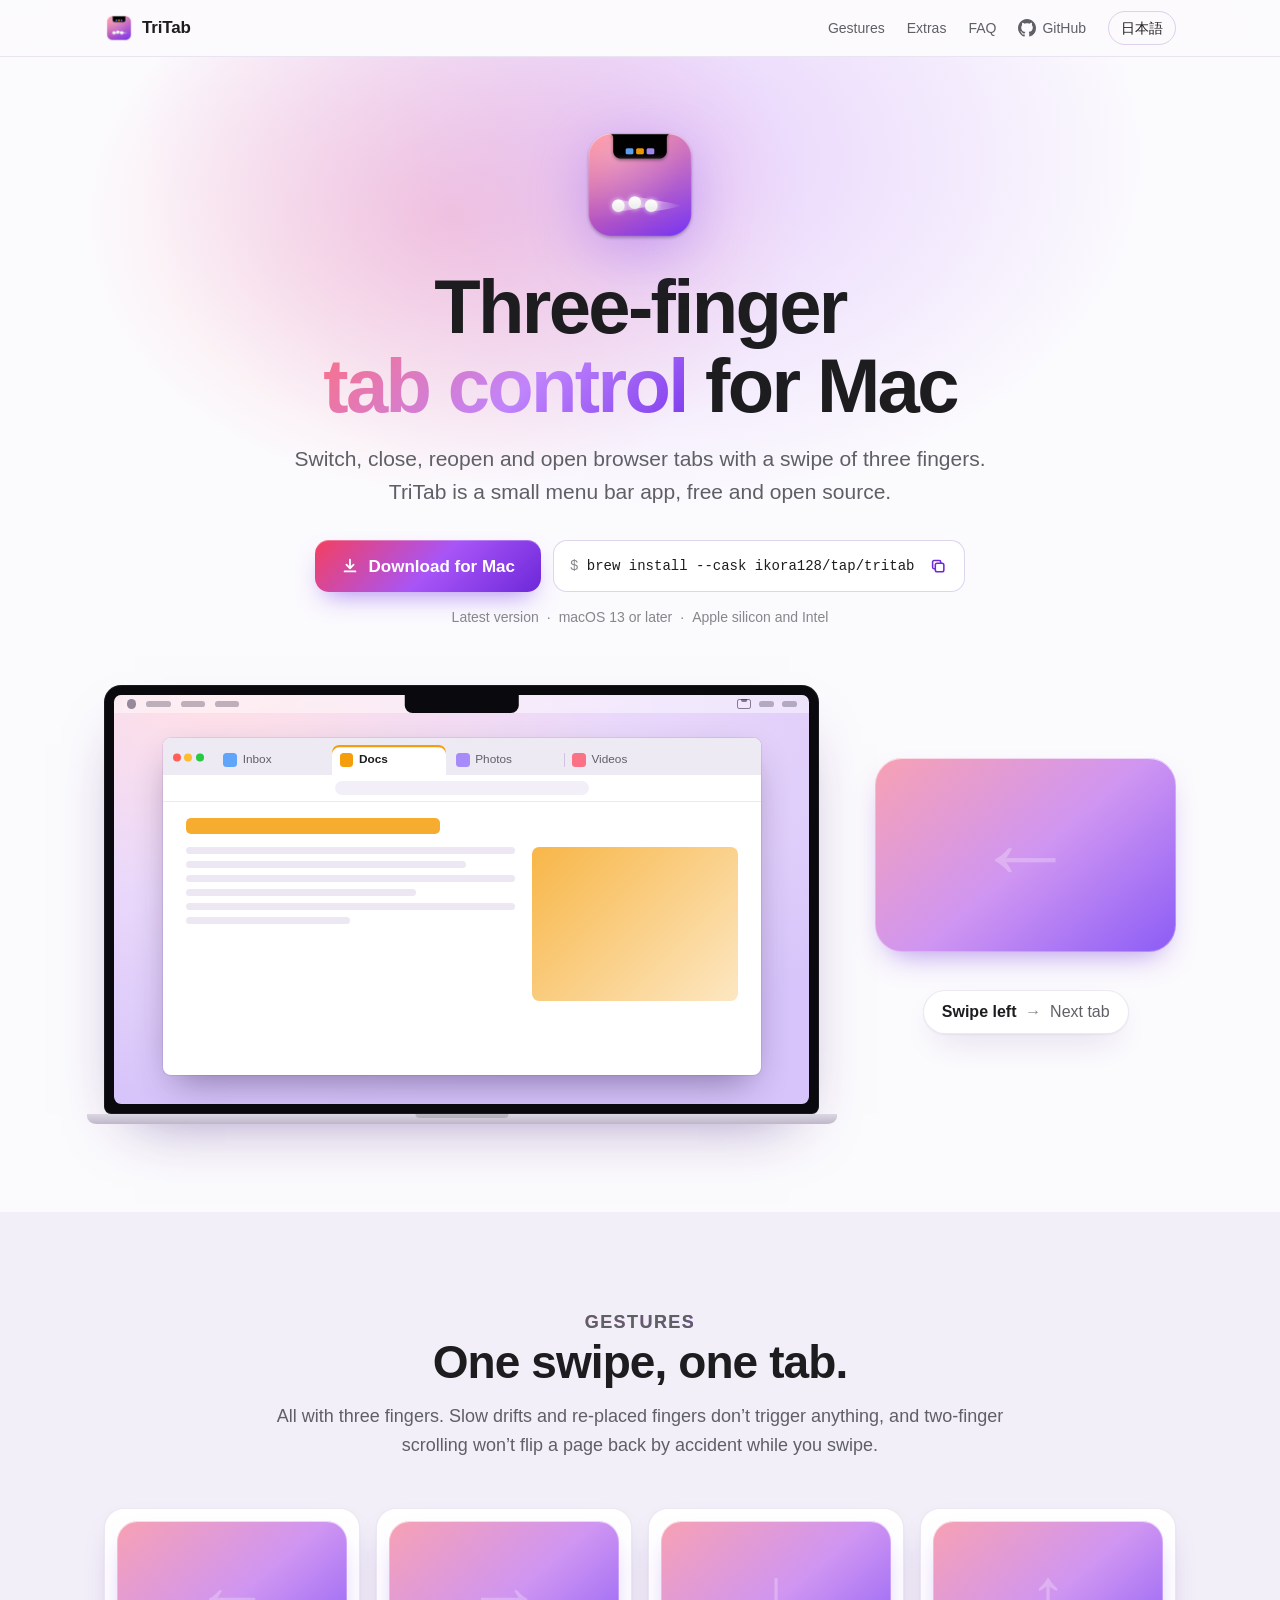
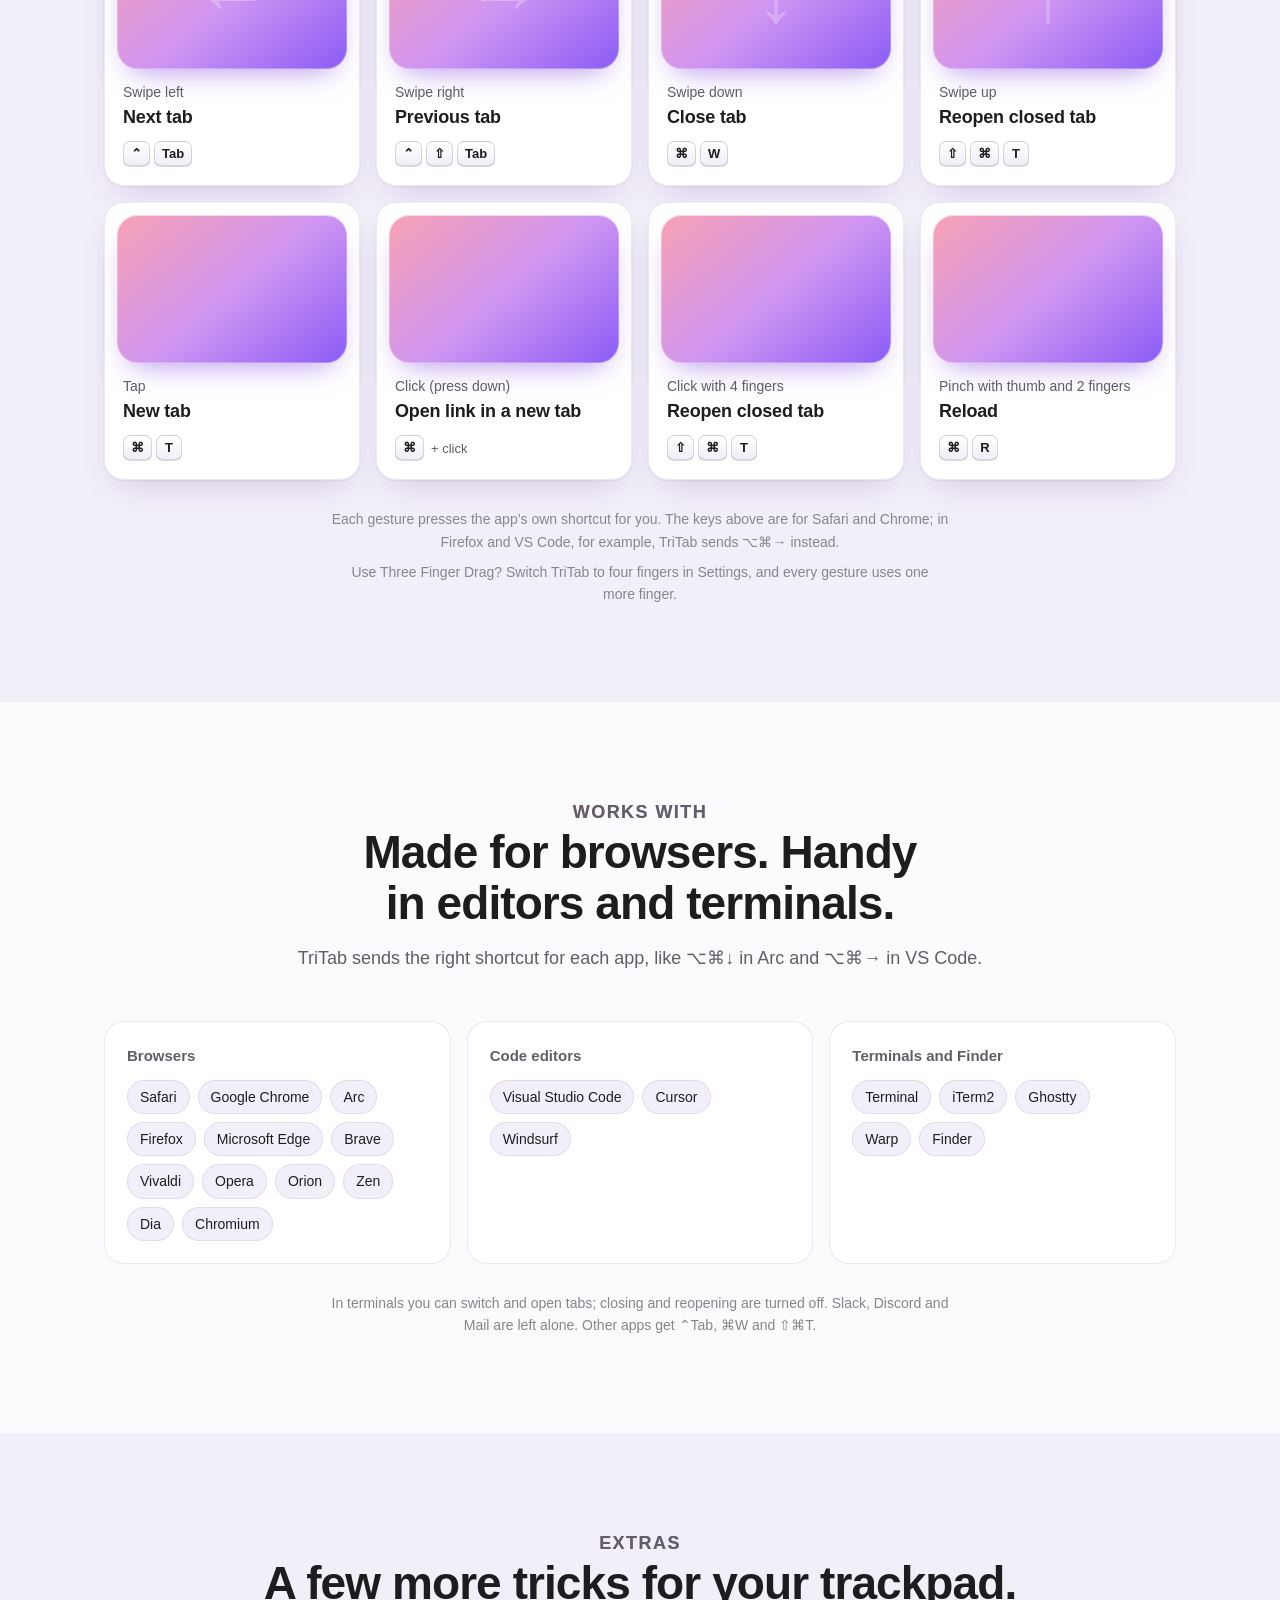
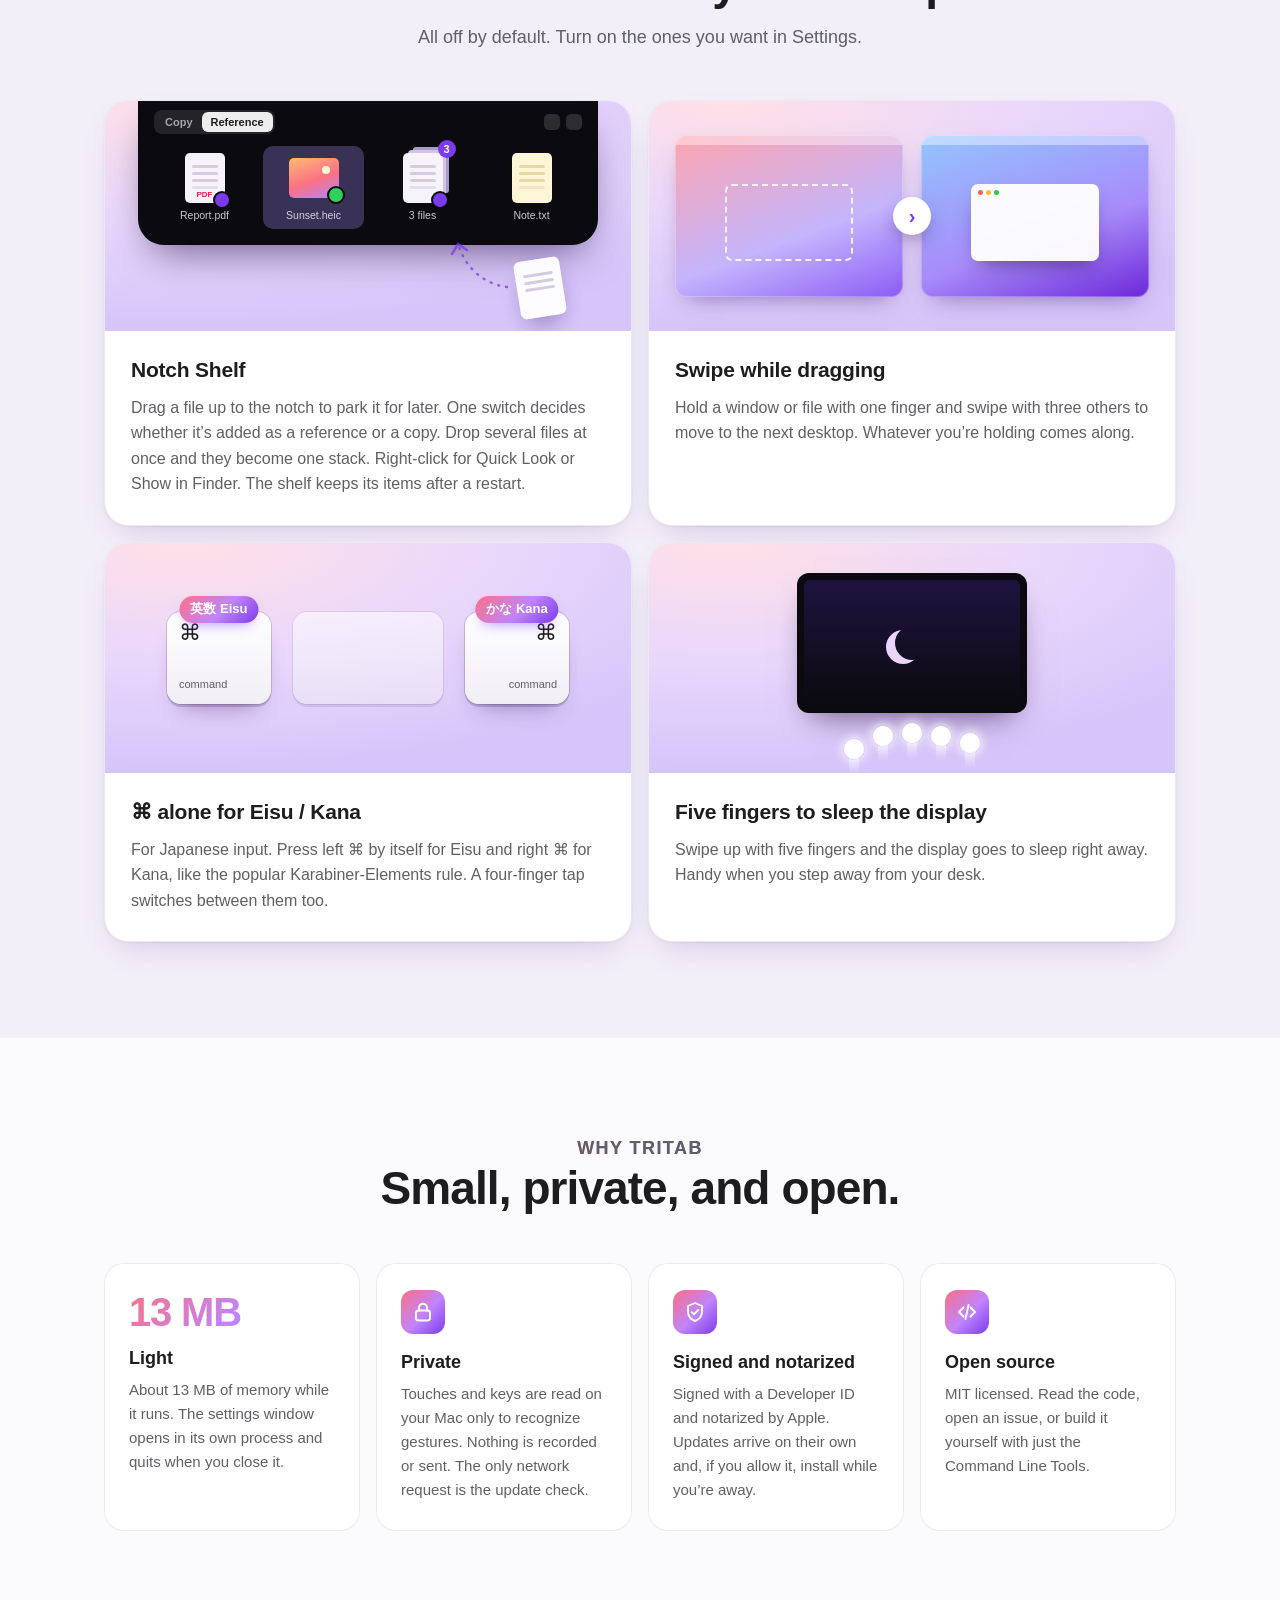
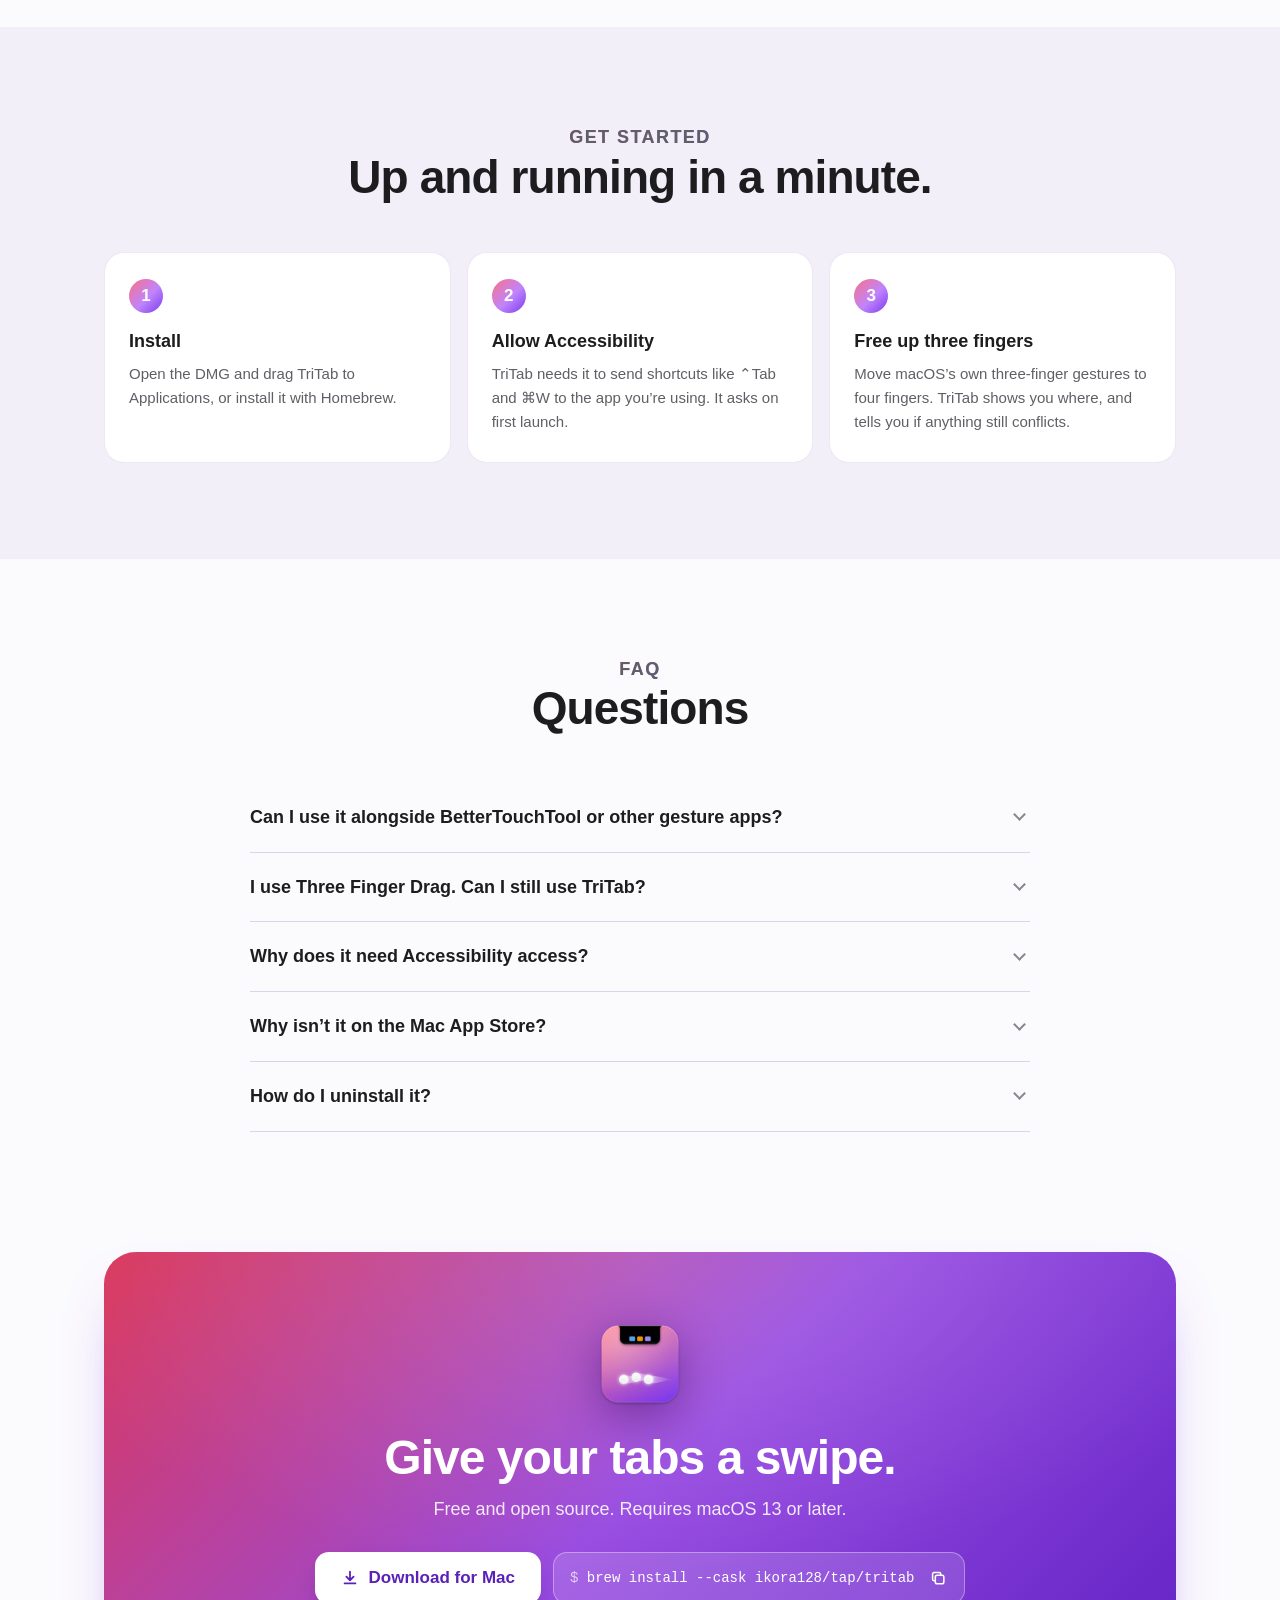
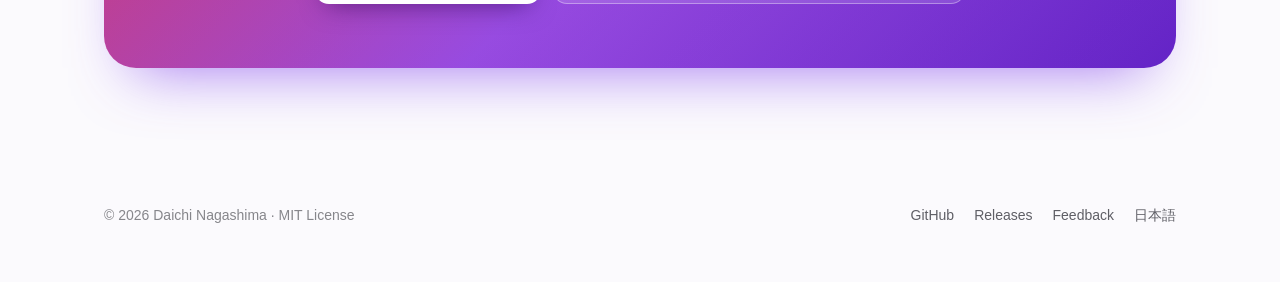
==== site/index.html @ d6fa1ce6 "紹介ページ（英語と日本語）を site/ に置く 3本指のジェスチャーでブラウザのタブが変わるデモ、ジェスチャーごとに押すショートカット、 ダウンロードと Homebrew の案内を載せる。HTML・" ====
<!doctype html>
<html lang="en">
<head>
<meta charset="utf-8">
<meta name="viewport" content="width=device-width, initial-scale=1">
<title>TriTab – Three-finger tab control for Mac</title>
<meta name="description" content="TriTab is a free, open-source menu bar app for Mac. Switch, close, reopen and open browser tabs with three-finger trackpad gestures. About 13 MB, signed and notarized.">
<meta name="theme-color" content="#FBFAFD" media="(prefers-color-scheme: light)">
<meta name="theme-color" content="#0C0A11" media="(prefers-color-scheme: dark)">
<link rel="alternate" hreflang="en" href="./">
<link rel="alternate" hreflang="ja" href="ja/">
<link rel="icon" type="image/png" sizes="64x64" href="assets/icon-64.png">
<link rel="apple-touch-icon" href="assets/apple-touch-icon.png">
<meta property="og:type" content="website">
<meta property="og:site_name" content="TriTab">
<meta property="og:title" content="TriTab – Three-finger tab control for Mac">
<meta property="og:description" content="Switch, close, reopen and open browser tabs with three-finger trackpad gestures. Free and open source.">
<meta property="og:image" content="assets/og.png">
<meta property="og:locale" content="en_US">
<meta property="og:locale:alternate" content="ja_JP">
<meta name="twitter:card" content="summary_large_image">
<link rel="stylesheet" href="assets/style.css">
<script>
  // 日本語を優先している人は、はじめて来たときだけ日本語のページへ（言語を選び直したら、その選択を優先する）
  (function () {
    try { if (localStorage.getItem("tritab-lang")) return; } catch (e) {}
    var l = (navigator.languages && navigator.languages[0]) || navigator.language || "";
    if (/^ja\b/i.test(l)) location.replace("ja/" + location.hash);
  })();
</script>
<script src="assets/main.js" defer></script>
</head>
<body>

<header class="top">
  <div class="wrap">
    <a class="brand" href="./"><img src="assets/icon-64.png" width="30" height="30" alt="">TriTab</a>
    <nav class="nav" aria-label="Main">
      <a class="opt" href="#gestures">Gestures</a>
      <a class="opt" href="#extras">Extras</a>
      <a class="opt" href="#faq">FAQ</a>
      <a class="gh" href="https://github.com/iKora128/tritab"><svg viewBox="0 0 16 16" aria-hidden="true"><path d="M8 0C3.58 0 0 3.58 0 8c0 3.54 2.29 6.53 5.47 7.59.4.07.55-.17.55-.38 0-.19-.01-.82-.01-1.49-2.01.37-2.53-.49-2.69-.94-.09-.23-.48-.94-.82-1.13-.28-.15-.68-.52-.01-.53.63-.01 1.08.58 1.23.82.72 1.21 1.87.87 2.33.66.07-.52.28-.87.51-1.07-1.78-.2-3.64-.89-3.64-3.95 0-.87.31-1.59.82-2.15-.08-.2-.36-1.02.08-2.12 0 0 .67-.21 2.2.82.64-.18 1.32-.27 2-.27.68 0 1.36.09 2 .27 1.53-1.04 2.2-.82 2.2-.82.44 1.1.16 1.92.08 2.12.51.56.82 1.27.82 2.15 0 3.07-1.87 3.75-3.65 3.95.29.25.54.73.54 1.48 0 1.07-.01 1.93-.01 2.2 0 .21.15.46.55.38A8.01 8.01 0 0 0 16 8c0-4.42-3.58-8-8-8Z"/></svg><span class="opt">GitHub</span></a>
      <a class="lang" href="ja/" lang="ja" hreflang="ja" data-set-lang="ja">日本語</a>
    </nav>
  </div>
</header>

<main>

<section class="hero">
  <div class="wrap">
    <img class="hero-icon" src="assets/icon-256.png" width="128" height="128" alt="TriTab app icon">
    <h1>Three-finger <span class="grad nw">tab control</span> for Mac</h1>
    <p class="lead">Switch, close, reopen and open browser tabs with a swipe of three fingers. TriTab is a small menu bar app, free and open source.</p>
    <div class="cta">
      <a class="btn btn-main" data-download href="https://github.com/iKora128/tritab/releases/latest">
        <svg viewBox="0 0 20 20" aria-hidden="true"><path d="M10 3v9.5m0 0-4-4m4 4 4-4M4 16h12" fill="none" stroke="currentColor" stroke-width="2" stroke-linecap="round" stroke-linejoin="round"/></svg>
        Download for Mac
      </a>
      <button class="cmd" type="button" data-copy="brew install --cask ikora128/tap/tritab" aria-label="Copy the Homebrew command">
        <code>brew install --cask ikora128/tap/tritab</code>
        <span class="copy" aria-hidden="true">
          <svg class="cp" viewBox="0 0 20 20"><rect x="7" y="7" width="9.5" height="9.5" rx="2" fill="none" stroke="currentColor" stroke-width="1.7"/><path d="M13 7V5.5A1.5 1.5 0 0 0 11.5 4h-6A1.5 1.5 0 0 0 4 5.5v6A1.5 1.5 0 0 0 5.5 13H7" fill="none" stroke="currentColor" stroke-width="1.7"/></svg>
          <svg class="ok" viewBox="0 0 20 20"><path d="m5 10.5 3.2 3.2L15 7" fill="none" stroke="currentColor" stroke-width="2" stroke-linecap="round" stroke-linejoin="round"/></svg>
        </span>
      </button>
    </div>
    <p class="meta"><span data-version>Latest version</span><span>macOS&nbsp;13 or later</span><span>Apple silicon and Intel</span></p>

    <div class="demo" id="demo" aria-hidden="true">
      <div class="laptop">
      <div class="screen">
        <div class="display">
          <div class="menubar"><i></i><i></i><i></i><i></i><span class="right"><span class="tri"></span><i></i><i></i></span></div>
          <div class="notch"></div>
          <div class="win" style="--c:#60A5FA">
            <div class="bar">
              <span class="lights"><i></i><i></i><i></i></span>
              <div class="tabs" data-new-title="New Tab">
                <div class="tab on" style="--c:#60A5FA" data-layout="list"><i class="fav"></i><span>Inbox</span></div>
                <div class="tab" style="--c:#F59E0B" data-layout="doc"><i class="fav"></i><span>Docs</span></div>
                <div class="tab" style="--c:#A78BFA" data-layout="photos"><i class="fav"></i><span>Photos</span></div>
                <div class="tab" style="--c:#FB7185" data-layout="video"><i class="fav"></i><span>Videos</span></div>
              </div>
            </div>
            <div class="addr"><i></i></div>
            <div class="page" data-layout="list">
              <div class="load"></div>
              <div class="view v-list">
                <div class="ttl"></div>
                <div class="row"><i class="av"></i><div><div class="sk w50"></div><div class="sk w85"></div></div></div>
                <div class="row"><i class="av"></i><div><div class="sk w70"></div><div class="sk w85"></div></div></div>
                <div class="row"><i class="av"></i><div><div class="sk w50"></div><div class="sk w70"></div></div></div>
                <div class="row"><i class="av"></i><div><div class="sk w70"></div><div class="sk w85"></div></div></div>
              </div>
              <div class="view v-doc">
                <div class="ttl"></div>
                <div class="cols">
                  <div><div class="sk"></div><div class="sk w85"></div><div class="sk"></div><div class="sk w70"></div><div class="sk"></div><div class="sk w50"></div></div>
                  <div class="pic"></div>
                </div>
              </div>
              <div class="view v-photos">
                <div class="ttl"></div>
                <div class="grid"><i></i><i></i><i></i><i></i><i></i><i></i><i></i><i></i><i></i><i></i></div>
              </div>
              <div class="view v-video">
                <div class="player"><b></b></div>
                <div class="sk w70"></div><div class="sk w50"></div>
              </div>
              <div class="view v-new">
                <div class="search"></div>
                <div class="favs"><i style="--c:#60A5FA"></i><i style="--c:#F59E0B"></i><i style="--c:#A78BFA"></i><i style="--c:#FB7185"></i><i style="--c:#30D158"></i><i style="--c:#C084FC"></i></div>
              </div>
            </div>
          </div>
          <div class="hud"><span class="hud-keys"></span><span class="hud-what"></span></div>
        </div>
      </div>
        <div class="base"></div>
      </div>
      <div class="below">
        <div class="pad big" data-g="left">
          <div class="fingers"><span class="f f1"><i class="t"></i></span><span class="f f2"><i class="t"></i></span><span class="f f3"><i class="t"></i></span><span class="f f4"><i class="t"></i></span></div>
        </div>
        <p class="caption"><b>Swipe left</b><span class="arr">→</span><span>Next tab</span></p>
      </div>
    </div>
  </div>
</section>

<section id="gestures" class="alt">
  <div class="wrap">
    <div class="sec-head">
      <p class="eyebrow">Gestures</p>
      <h2>One swipe, one tab.</h2>
      <p>All with three fingers. Slow drifts and re-placed fingers don’t trigger anything, and two-finger scrolling won’t flip a page back by accident while you swipe.</p>
    </div>
    <div class="gestures">
      <div class="g"><div class="pad" data-g="left"><div class="fingers"><span class="f f1"><i class="t"></i></span><span class="f f2"><i class="t"></i></span><span class="f f3"><i class="t"></i></span></div></div><p class="how">Swipe left</p><h3>Next tab</h3><p class="sc"><kbd>⌃</kbd><kbd>Tab</kbd></p></div>
      <div class="g"><div class="pad" data-g="right"><div class="fingers"><span class="f f1"><i class="t"></i></span><span class="f f2"><i class="t"></i></span><span class="f f3"><i class="t"></i></span></div></div><p class="how">Swipe right</p><h3>Previous tab</h3><p class="sc"><kbd>⌃</kbd><kbd>⇧</kbd><kbd>Tab</kbd></p></div>
      <div class="g"><div class="pad" data-g="down"><div class="fingers"><span class="f f1"><i class="t"></i></span><span class="f f2"><i class="t"></i></span><span class="f f3"><i class="t"></i></span></div></div><p class="how">Swipe down</p><h3>Close tab</h3><p class="sc"><kbd>⌘</kbd><kbd>W</kbd></p></div>
      <div class="g"><div class="pad" data-g="up"><div class="fingers"><span class="f f1"><i class="t"></i></span><span class="f f2"><i class="t"></i></span><span class="f f3"><i class="t"></i></span></div></div><p class="how">Swipe up</p><h3>Reopen closed tab</h3><p class="sc"><kbd>⇧</kbd><kbd>⌘</kbd><kbd>T</kbd></p></div>
      <div class="g"><div class="pad" data-g="tap"><div class="fingers"><span class="f f1"><i class="t"></i></span><span class="f f2"><i class="t"></i></span><span class="f f3"><i class="t"></i></span></div></div><p class="how">Tap</p><h3>New tab</h3><p class="sc"><kbd>⌘</kbd><kbd>T</kbd></p></div>
      <div class="g"><div class="pad" data-g="click"><div class="fingers"><span class="f f1"><i class="t"></i></span><span class="f f2"><i class="t"></i></span><span class="f f3"><i class="t"></i></span></div></div><p class="how">Click (press down)</p><h3>Open link in a new tab</h3><p class="sc"><kbd>⌘</kbd><span>+ click</span></p></div>
      <div class="g"><div class="pad" data-g="click4"><div class="fingers"><span class="f f1"><i class="t"></i></span><span class="f f2"><i class="t"></i></span><span class="f f3"><i class="t"></i></span><span class="f f4"><i class="t"></i></span></div></div><p class="how">Click with 4 fingers</p><h3>Reopen closed tab</h3><p class="sc"><kbd>⇧</kbd><kbd>⌘</kbd><kbd>T</kbd></p></div>
      <div class="g"><div class="pad" data-g="pinch"><div class="fingers"><span class="f f1"><i class="t"></i></span><span class="f f2"><i class="t"></i></span><span class="f f3"><i class="t"></i></span></div></div><p class="how">Pinch with thumb and 2 fingers</p><h3>Reload</h3><p class="sc"><kbd>⌘</kbd><kbd>R</kbd></p></div>
    </div>
    <p class="fine">Each gesture presses the app’s own shortcut for you. The keys above are for Safari and Chrome; in Firefox and VS Code, for example, TriTab sends ⌥⌘→ instead.</p>
    <p class="fine">Use Three Finger Drag? Switch TriTab to four fingers in Settings, and every gesture uses one more finger.</p>
  </div>
</section>

<section id="apps">
  <div class="wrap">
    <div class="sec-head">
      <p class="eyebrow">Works with</p>
      <h2>Made for browsers. Handy in editors and terminals.</h2>
      <p>TriTab sends the right shortcut for each app, like ⌥⌘↓ in Arc and ⌥⌘→ in VS Code.</p>
    </div>
    <div class="apps">
      <div class="app-group">
        <h3>Browsers</h3>
        <ul class="chips"><li>Safari</li><li>Google Chrome</li><li>Arc</li><li>Firefox</li><li>Microsoft Edge</li><li>Brave</li><li>Vivaldi</li><li>Opera</li><li>Orion</li><li>Zen</li><li>Dia</li><li>Chromium</li></ul>
      </div>
      <div class="app-group">
        <h3>Code editors</h3>
        <ul class="chips"><li>Visual Studio Code</li><li>Cursor</li><li>Windsurf</li></ul>
      </div>
      <div class="app-group">
        <h3>Terminals and Finder</h3>
        <ul class="chips"><li>Terminal</li><li>iTerm2</li><li>Ghostty</li><li>Warp</li><li>Finder</li></ul>
      </div>
    </div>
    <p class="fine">In terminals you can switch and open tabs; closing and reopening are turned off. Slack, Discord and Mail are left alone. Other apps get ⌃Tab, ⌘W and ⇧⌘T.</p>
  </div>
</section>

<section id="extras" class="alt">
  <div class="wrap">
    <div class="sec-head">
      <p class="eyebrow">Extras</p>
      <h2>A few more tricks for your trackpad.</h2>
      <p>All off by default. Turn on the ones you want in Settings.</p>
    </div>
    <div class="extras">
      <article class="x">
        <div class="ill" aria-hidden="true">
          <div class="shelf">
            <div class="shelf-top"><span class="seg"><b>Copy</b><b class="on">Reference</b></span><span class="shelf-btns"><i></i><i></i></span></div>
            <div class="shelf-items">
              <div class="it"><div class="th doc"><i class="badge"></i></div><span>Report.pdf</span></div>
              <div class="it sel"><div class="th img"><i class="badge copy"></i></div><span>Sunset.heic</span></div>
              <div class="it"><div class="th stack"><em>3</em><i class="badge"></i></div><span>3 files</span></div>
              <div class="it"><div class="th note"></div><span>Note.txt</span></div>
            </div>
          </div>
          <svg class="drag-arrow" viewBox="0 0 64 56" fill="none"><path d="M60 52C44 50 22 40 12 12" stroke="currentColor" stroke-width="2.5" stroke-linecap="round" stroke-dasharray="1 7"/><path d="M5 19 11 9l9 6" stroke="currentColor" stroke-width="2.5" stroke-linecap="round" stroke-linejoin="round"/></svg>
          <div class="drag"></div>
        </div>
        <div class="body">
          <h3>Notch Shelf</h3>
          <p>Drag a file up to the notch to park it for later. One switch decides whether it’s added as a reference or a copy. Drop several files at once and they become one stack. Right-click for Quick Look or Show in Finder. The shelf keeps its items after a restart.</p>
        </div>
      </article>
      <article class="x">
        <div class="ill" aria-hidden="true">
          <div class="desks">
            <div class="desk d1"><div class="mini-win ghost"></div></div>
            <div class="desk d2"><div class="mini-win"></div></div>
          </div>
          <span class="hop">›</span>
        </div>
        <div class="body">
          <h3>Swipe while dragging</h3>
          <p>Hold a window or file with one finger and swipe with three others to move to the next desktop. Whatever you’re holding comes along.</p>
        </div>
      </article>
      <article class="x">
        <div class="ill" aria-hidden="true">
          <div class="keys">
            <div class="key"><div class="sym">⌘</div><div class="nm">command</div><em>英数 Eisu</em></div>
            <div class="spacebar"></div>
            <div class="key r"><div class="sym">⌘</div><div class="nm">command</div><em>かな Kana</em></div>
          </div>
        </div>
        <div class="body">
          <h3>⌘ alone for Eisu / Kana</h3>
          <p>For Japanese input. Press left ⌘ by itself for Eisu and right ⌘ for Kana, like the popular Karabiner-Elements rule. A four-finger tap switches between them too.</p>
        </div>
      </article>
      <article class="x">
        <div class="ill" aria-hidden="true">
          <div class="mon"><div class="mon-screen"><span class="moon"></span></div></div>
          <div class="five"><i></i><i></i><i></i><i></i><i></i></div>
        </div>
        <div class="body">
          <h3>Five fingers to sleep the display</h3>
          <p>Swipe up with five fingers and the display goes to sleep right away. Handy when you step away from your desk.</p>
        </div>
      </article>
    </div>
  </div>
</section>

<section id="why">
  <div class="wrap">
    <div class="sec-head">
      <p class="eyebrow">Why TriTab</p>
      <h2>Small, private, and open.</h2>
    </div>
    <div class="values">
      <div class="v">
        <div class="big grad">13&nbsp;MB</div>
        <h3>Light</h3>
        <p>About 13&nbsp;MB of memory while it runs. The settings window opens in its own process and quits when you close it.</p>
      </div>
      <div class="v">
        <div class="ico"><svg viewBox="0 0 24 24" fill="none" stroke="currentColor" stroke-width="1.9" stroke-linecap="round" stroke-linejoin="round" aria-hidden="true"><rect x="5" y="10.5" width="14" height="10" rx="2.5"/><path d="M8 10.5V7.8a4 4 0 0 1 8 0v2.7"/></svg></div>
        <h3>Private</h3>
        <p>Touches and keys are read on your Mac only to recognize gestures. Nothing is recorded or sent. The only network request is the update check.</p>
      </div>
      <div class="v">
        <div class="ico"><svg viewBox="0 0 24 24" fill="none" stroke="currentColor" stroke-width="1.9" stroke-linecap="round" stroke-linejoin="round" aria-hidden="true"><path d="M12 3 19 6v5.5c0 4.3-2.9 7.9-7 9.5-4.1-1.6-7-5.2-7-9.5V6l7-3Z"/><path d="m8.8 12.2 2.2 2.2 4.3-4.5"/></svg></div>
        <h3>Signed and notarized</h3>
        <p>Signed with a Developer ID and notarized by Apple. Updates arrive on their own and, if you allow it, install while you’re away.</p>
      </div>
      <div class="v">
        <div class="ico"><svg viewBox="0 0 24 24" fill="none" stroke="currentColor" stroke-width="1.9" stroke-linecap="round" stroke-linejoin="round" aria-hidden="true"><path d="M8.5 7.5 4 12l4.5 4.5M15.5 7.5 20 12l-4.5 4.5M13.5 5l-3 14"/></svg></div>
        <h3>Open source</h3>
        <p>MIT licensed. Read the code, open an issue, or build it yourself with just the Command Line Tools.</p>
      </div>
    </div>
  </div>
</section>

<section id="start" class="alt">
  <div class="wrap">
    <div class="sec-head">
      <p class="eyebrow">Get started</p>
      <h2>Up and running in a minute.</h2>
    </div>
    <ol class="steps">
      <li><span class="n">1</span><h3>Install</h3><p>Open the DMG and drag TriTab to Applications, or install it with Homebrew.</p></li>
      <li><span class="n">2</span><h3>Allow Accessibility</h3><p>TriTab needs it to send shortcuts like ⌃Tab and ⌘W to the app you’re using. It asks on first launch.</p></li>
      <li><span class="n">3</span><h3>Free up three fingers</h3><p>Move macOS’s own three-finger gestures to four fingers. TriTab shows you where, and tells you if anything still conflicts.</p></li>
    </ol>
  </div>
</section>

<section id="faq">
  <div class="wrap">
    <div class="sec-head">
      <p class="eyebrow">FAQ</p>
      <h2>Questions</h2>
    </div>
    <div class="faq">
      <details>
        <summary>Can I use it alongside BetterTouchTool or other gesture apps?</summary>
        <p>Yes. If the same gesture is set up in both, though, both will act on it, so turn it off in one of them. TriTab tells you when macOS’s own trackpad gestures overlap with its own.</p>
      </details>
      <details>
        <summary>I use Three Finger Drag. Can I still use TriTab?</summary>
        <p>Yes. Switch TriTab to four fingers in Settings. Every gesture then uses one more finger.</p>
      </details>
      <details>
        <summary>Why does it need Accessibility access?</summary>
        <p>To send keyboard shortcuts such as ⌃Tab and ⌘W to the app in front, and to notice clicks and the ⌘ key. What it reads never leaves your Mac.</p>
      </details>
      <details>
        <summary>Why isn’t it on the Mac App Store?</summary>
        <p>TriTab reads the trackpad through a private macOS framework, which the App Store doesn’t allow. The download is signed with a Developer ID and notarized by Apple.</p>
      </details>
      <details>
        <summary>How do I uninstall it?</summary>
        <p>Quit TriTab from its menu bar icon and move it to the Trash. If you installed it with Homebrew, run <code>brew uninstall --cask tritab</code> (add <code>--zap</code> to remove its settings too).</p>
      </details>
    </div>
  </div>
</section>

<section class="final">
  <div class="wrap">
    <div class="final-card">
      <img src="assets/icon-256.png" width="96" height="96" alt="">
      <h2>Give your tabs a swipe.</h2>
      <p>Free and open source. Requires macOS&nbsp;13 or later.</p>
      <div class="cta">
        <a class="btn btn-light" data-download href="https://github.com/iKora128/tritab/releases/latest">
          <svg viewBox="0 0 20 20" aria-hidden="true"><path d="M10 3v9.5m0 0-4-4m4 4 4-4M4 16h12" fill="none" stroke="currentColor" stroke-width="2" stroke-linecap="round" stroke-linejoin="round"/></svg>
          Download for Mac
        </a>
        <button class="cmd" type="button" data-copy="brew install --cask ikora128/tap/tritab" aria-label="Copy the Homebrew command">
          <code>brew install --cask ikora128/tap/tritab</code>
          <span class="copy" aria-hidden="true">
            <svg class="cp" viewBox="0 0 20 20"><rect x="7" y="7" width="9.5" height="9.5" rx="2" fill="none" stroke="currentColor" stroke-width="1.7"/><path d="M13 7V5.5A1.5 1.5 0 0 0 11.5 4h-6A1.5 1.5 0 0 0 4 5.5v6A1.5 1.5 0 0 0 5.5 13H7" fill="none" stroke="currentColor" stroke-width="1.7"/></svg>
            <svg class="ok" viewBox="0 0 20 20"><path d="m5 10.5 3.2 3.2L15 7" fill="none" stroke="currentColor" stroke-width="2" stroke-linecap="round" stroke-linejoin="round"/></svg>
          </span>
        </button>
      </div>
    </div>
  </div>
</section>

</main>

<footer class="foot">
  <div class="wrap">
    <p>© 2026 Daichi Nagashima · MIT License</p>
    <nav aria-label="Footer">
      <a href="https://github.com/iKora128/tritab">GitHub</a>
      <a href="https://github.com/iKora128/tritab/releases">Releases</a>
      <a href="https://github.com/iKora128/tritab/issues">Feedback</a>
      <a href="ja/" lang="ja" hreflang="ja" data-set-lang="ja">日本語</a>
    </nav>
  </div>
</footer>

</body>
</html>
---- site/assets/style.css ----
/* TriTab の紹介ページ（英語 / 日本語で共通） */

:root {
  color-scheme: light dark;
  --bg: #FBFAFD;
  --bg-soft: #F3EFF9;
  --card: #FFFFFF;
  --text: #1D1D1F;
  --sub: #5F5F66;
  --faint: #86868B;
  --line: rgba(76, 29, 149, .10);
  --line-strong: rgba(76, 29, 149, .18);
  --accent: #6D28D9;
  --sunset: linear-gradient(135deg, #FB7185 0%, #C084FC 55%, #7C3AED 100%);
  /* 白い文字を載せる面は、少し濃い夕焼けにする（文字が読めるように） */
  --sunset-deep: linear-gradient(135deg, #F43F5E 0%, #A855F7 52%, #6D28D9 100%);
  --pad-surface: linear-gradient(140deg, #F7A1B3 0%, #CF95F2 52%, #8B5CF6 100%);
  --head-bg: rgba(251, 250, 253, .78);
  --shadow: 0 1px 2px rgba(30, 10, 60, .05), 0 14px 34px -14px rgba(60, 20, 120, .22);
  --radius: 20px;
  --win: #FFFFFF;
  --win-bar: #EEEAF4;
  --sk: #ECE7F3;
  --bezel: #0A090D;
  --base: linear-gradient(180deg, #DCD7E3 0%, #BEB7C9 100%);
  --menubar: rgba(255, 255, 255, .45);
  --menubar-ink: rgba(20, 10, 40, .55);
  --wall: radial-gradient(120% 100% at 15% 0%, #FFE0E6 0%, #EAD8FB 48%, #D6C4FA 100%);
  --key: linear-gradient(180deg, #FFFFFF, #F1EEF6);
  --key-edge: rgba(30, 10, 60, .16);
  --hud: rgba(28, 22, 38, .8);
  --hud-ring: rgba(255, 255, 255, .1);
}

@media (prefers-color-scheme: dark) {
  :root {
    --bg: #0C0A11;
    --bg-soft: #14101B;
    --card: #18131F;
    --text: #F4EEFF;
    --sub: #B3A7C9;
    --faint: #8C82A0;
    --line: rgba(255, 255, 255, .08);
    --line-strong: rgba(255, 255, 255, .16);
    --accent: #C4B5FD;
    --pad-surface: linear-gradient(140deg, #DB6E86 0%, #A96EDB 52%, #6D3FD6 100%);
    --head-bg: rgba(12, 10, 17, .72);
    --shadow: 0 0 0 1px rgba(255, 255, 255, .05), 0 18px 40px -16px rgba(0, 0, 0, .7);
    --win: #1B1624;
    --win-bar: #241E2F;
    --sk: #2B2438;
    --base: linear-gradient(180deg, #3A3444 0%, #27222F 100%);
    --menubar: rgba(0, 0, 0, .28);
    --menubar-ink: rgba(255, 255, 255, .6);
    --wall: radial-gradient(120% 100% at 15% 0%, #3B1E33 0%, #2A1A47 48%, #1A123A 100%);
    --key: linear-gradient(180deg, #2E2839, #221D2B);
    --key-edge: rgba(255, 255, 255, .12);
    --hud: rgba(62, 52, 80, .86);
    --hud-ring: rgba(255, 255, 255, .16);
  }
}

/* ---------- 土台 ---------- */

*, *::before, *::after { box-sizing: border-box; }

html { -webkit-text-size-adjust: 100%; scroll-padding-top: 72px; }

body {
  margin: 0;
  background: var(--bg);
  color: var(--text);
  font: 17px/1.6 -apple-system, BlinkMacSystemFont, "SF Pro Text", "Helvetica Neue", "Hiragino Sans", "Hiragino Kaku Gothic ProN", "Noto Sans JP", "Segoe UI", Roboto, sans-serif;
  -webkit-font-smoothing: antialiased;
  text-rendering: optimizeLegibility;
}

html:lang(ja) body { line-height: 1.8; }

h1, h2, h3 {
  font-family: -apple-system, BlinkMacSystemFont, "SF Pro Display", "Helvetica Neue", "Hiragino Sans", "Hiragino Kaku Gothic ProN", "Noto Sans JP", sans-serif;
  text-wrap: balance;
}
p { text-wrap: pretty; }

html:lang(ja) h1, html:lang(ja) h2, html:lang(ja) h3 { font-feature-settings: "palt"; }

/* 日本語の見出しとリードは、<wbr> を入れた文節の切れ目でだけ折り返す（入りきらない文節は途中で折る） */
html:lang(ja) .hero h1,
html:lang(ja) .lead,
html:lang(ja) .sec-head h2,
html:lang(ja) .final-card h2 { word-break: keep-all; overflow-wrap: anywhere; }

a { color: var(--accent); text-decoration: none; }
a:hover { text-decoration: underline; text-underline-offset: 3px; }

img, svg { display: block; }

code, kbd { font-family: ui-monospace, "SF Mono", SFMono-Regular, Menlo, Consolas, monospace; }

:focus-visible { outline: 3px solid #A78BFA; outline-offset: 2px; border-radius: 8px; }

.wrap { width: 100%; max-width: 1120px; margin: 0 auto; padding: 0 24px; }

.nw { white-space: nowrap; }

.sr {
  position: absolute; width: 1px; height: 1px; overflow: hidden;
  clip: rect(0 0 0 0); clip-path: inset(50%); white-space: nowrap;
}

.grad {
  background: var(--sunset);
  -webkit-background-clip: text;
  background-clip: text;
  color: transparent;
}

@media (max-width: 600px) {
  .wrap { padding: 0 16px; }
}

/* ---------- ヘッダー ---------- */

.top {
  position: sticky; top: 0; z-index: 20;
  background: var(--head-bg);
  -webkit-backdrop-filter: saturate(180%) blur(18px);
  backdrop-filter: saturate(180%) blur(18px);
  border-bottom: 1px solid var(--line);
}

.top .wrap { display: flex; align-items: center; gap: 24px; height: 56px; }

.brand {
  display: flex; align-items: center; gap: 8px;
  color: var(--text); font-weight: 700; font-size: 17px; letter-spacing: -.01em;
}
.brand:hover { text-decoration: none; }
.brand img { width: 30px; height: 30px; }

.nav { display: flex; align-items: center; gap: 22px; margin-left: auto; font-size: 14px; }
.nav a { color: var(--sub); }
.nav a:hover { color: var(--text); text-decoration: none; }
.nav .gh { display: inline-flex; align-items: center; gap: 6px; }
.nav .gh svg { width: 18px; height: 18px; fill: currentColor; }
.nav .lang {
  padding: 5px 12px; border: 1px solid var(--line-strong); border-radius: 999px; color: var(--text);
}

@media (max-width: 760px) {
  .top .wrap { gap: 12px; }
  .nav { gap: 14px; }
  .nav .opt { display: none; }
}

/* ---------- セクション共通 ---------- */

section { padding: 96px 0; }

.alt { background: var(--bg-soft); }

.eyebrow {
  display: inline-block; margin: 0 0 10px;
  font-size: 13px; font-weight: 700; letter-spacing: .08em; text-transform: uppercase;
  background: var(--sunset); -webkit-background-clip: text; background-clip: text; color: transparent;
}
html:lang(ja) .eyebrow { letter-spacing: .12em; }

.sec-head { max-width: 760px; margin: 0 auto 48px; text-align: center; }
.sec-head h2 {
  margin: 0 0 14px;
  font-size: clamp(30px, 4.4vw, 46px); line-height: 1.12; letter-spacing: -.02em; font-weight: 800;
}
html:lang(ja) .sec-head h2 { line-height: 1.35; letter-spacing: 0; }
.sec-head p { margin: 0; color: var(--sub); font-size: 18px; }

@media (max-width: 600px) {
  section { padding: 64px 0; }
  .sec-head { margin-bottom: 32px; }
  .sec-head p { font-size: 16px; }
}

/* ---------- ボタン ---------- */

.cta { display: flex; flex-wrap: wrap; align-items: center; justify-content: center; gap: 12px; }

.btn {
  display: inline-flex; align-items: center; justify-content: center; gap: 10px;
  height: 52px; padding: 0 26px; border-radius: 14px;
  font-size: 17px; font-weight: 650; white-space: nowrap;
}
.btn:hover { text-decoration: none; }
.btn svg { width: 18px; height: 18px; flex: none; }

.btn-main {
  color: #fff; background: var(--sunset-deep);
  box-shadow: 0 12px 26px -10px rgba(124, 58, 237, .6), inset 0 1px 0 rgba(255, 255, 255, .28);
  transition: transform .15s ease, filter .15s ease;
}
.btn-main:hover { filter: brightness(1.06) saturate(1.05); transform: translateY(-1px); }
.btn-main:active { transform: none; filter: brightness(.97); }

/* Homebrew のコマンド（押すとコピー） */
.cmd {
  display: inline-flex; align-items: center; gap: 4px; max-width: 100%; min-width: 0;
  height: 52px; padding: 0 6px 0 16px; border-radius: 14px;
  border: 1px solid var(--line-strong); background: var(--card); color: var(--text);
  font: inherit; cursor: pointer;
}
.cmd code { min-width: 0; font-size: 14px; white-space: nowrap; overflow: hidden; text-overflow: ellipsis; }
.cmd code::before { content: "$ "; color: var(--faint); }
.cmd .copy {
  display: inline-flex; align-items: center; justify-content: center; flex: none;
  width: 40px; height: 40px; border-radius: 10px; color: var(--accent);
}
.cmd:hover .copy { background: var(--bg-soft); }
.cmd .copy svg { width: 18px; height: 18px; }
.cmd .ok { display: none; }
.cmd.copied .ok { display: block; }
.cmd.copied .cp { display: none; }

/* 狭い画面では、コマンドを省略せずに 2 行で見せる */
@media (max-width: 520px) {
  .cmd { height: auto; min-height: 52px; padding: 8px 6px 8px 14px; text-align: left; }
  .cmd code { font-size: 13px; line-height: 1.5; white-space: normal; overflow: visible; }
  .cmd code::before { content: none; }
}

/* ---------- ヒーロー ---------- */

.hero { position: relative; isolation: isolate; overflow: hidden; padding: 64px 0 88px; text-align: center; }
.hero::before {
  content: ""; position: absolute; z-index: -1; left: 50%; top: -280px;
  width: 1200px; height: 760px; transform: translateX(-50%); pointer-events: none;
  background:
    radial-gradient(42% 46% at 50% 50%, rgba(192, 132, 252, .36) 0%, rgba(192, 132, 252, 0) 100%),
    radial-gradient(30% 36% at 34% 58%, rgba(251, 113, 133, .30) 0%, rgba(251, 113, 133, 0) 100%);
}

.hero-icon { width: 128px; height: 128px; margin: 0 auto; filter: drop-shadow(0 16px 28px rgba(124, 58, 237, .32)); }

.hero h1 {
  max-width: 12.5em; margin: 18px auto;
  font-size: clamp(40px, 7vw, 76px); line-height: 1.04; letter-spacing: -.035em; font-weight: 800;
}
html:lang(ja) .hero h1 { font-size: clamp(36px, 6.4vw, 68px); line-height: 1.2; letter-spacing: -.01em; }

.lead { max-width: 33em; margin: 0 auto; color: var(--sub); font-size: clamp(17px, 2.1vw, 21px); line-height: 1.55; }
html:lang(ja) .lead { line-height: 1.8; max-width: 30em; }

.hero .cta { margin: 32px 0 14px; }

.meta { display: flex; flex-wrap: wrap; justify-content: center; gap: 2px 14px; margin: 0; color: var(--faint); font-size: 14px; }
.meta span { white-space: nowrap; }

@media (min-width: 601px) {
  .meta { gap: 0; }
  .meta span + span::before { content: "·"; margin: 0 8px; }
}

@media (max-width: 600px) {
  .hero { padding: 40px 0 64px; }
  .hero-icon { width: 104px; height: 104px; }
}

/* ---------- デモ（画面とトラックパッド） ---------- */

/* 画面（左）と、その横に置いたトラックパッド（右）。狭い画面では縦に並べる */
.demo {
  display: grid; grid-template-columns: minmax(0, 1fr) minmax(0, .42fr); align-items: center; gap: 56px;
  max-width: 1072px; margin: 56px auto 0;
}
.laptop { container-type: inline-size; }

.screen {
  position: relative; padding: 1.4cqw;
  background: var(--bezel); border-radius: 2.4cqw 2.4cqw 1cqw 1cqw;
  box-shadow: inset 0 0 0 1px rgba(255, 255, 255, .07), 0 30px 60px -30px rgba(60, 20, 120, .55);
}

.display { position: relative; aspect-ratio: 16 / 9.4; overflow: hidden; border-radius: 1cqw; background: var(--wall); }

.display .notch {
  position: absolute; z-index: 3; top: 0; left: 50%;
  width: 16cqw; height: 2.5cqw; transform: translateX(-50%);
  background: var(--bezel); border-radius: 0 0 1.1cqw 1.1cqw;
}

.menubar {
  position: absolute; inset: 0 0 auto; z-index: 2;
  display: flex; align-items: center; gap: 1.4cqw; height: 2.5cqw; padding: 0 1.8cqw;
  background: var(--menubar); color: var(--menubar-ink);
  -webkit-backdrop-filter: blur(8px); backdrop-filter: blur(8px);
}
.menubar i { width: 3.4cqw; height: .8cqw; border-radius: .4cqw; background: currentColor; opacity: .5; }
.menubar i:first-child { width: 1.3cqw; height: 1.3cqw; border-radius: 50%; opacity: .8; }
.menubar .right { display: flex; align-items: center; gap: 1.2cqw; margin-left: auto; }
.menubar .right i { width: 2cqw; }
.menubar .tri { width: 1.9cqw; height: 1.3cqw; border: .16cqw solid currentColor; border-radius: .3cqw; opacity: .9; position: relative; }
.menubar .tri::after {
  content: ""; position: absolute; left: 50%; top: -.16cqw; width: .8cqw; height: .45cqw;
  transform: translateX(-50%); background: currentColor; border-radius: 0 0 .2cqw .2cqw;
}

/* ブラウザのウィンドウ */
.win {
  --c: #60A5FA;
  position: absolute; left: 7%; right: 7%; top: 10.5%; bottom: 7%;
  display: flex; flex-direction: column; overflow: hidden;
  background: var(--win); border-radius: 1.1cqw;
  box-shadow: 0 0 0 1px var(--line), 0 2.2cqw 5cqw -1.5cqw rgba(30, 10, 60, .45);
  transition: opacity .4s ease;
}
.win.fade { opacity: 0; }

.bar { display: flex; align-items: flex-end; padding: 1cqw 1.2cqw 0; background: var(--win-bar); }

.lights { display: flex; gap: .55cqw; align-self: center; margin: 0 1.6cqw 0 .2cqw; transform: translateY(-.35cqw); }
.lights i { width: 1.1cqw; height: 1.1cqw; border-radius: 50%; background: #FF5F57; }
.lights i:nth-child(2) { background: #FEBC2E; }
.lights i:nth-child(3) { background: #28C840; }

.tabs { display: flex; flex: 1; min-width: 0; gap: .25cqw; }

/* タブは画面の中で一番大事な部分なので、大きめにして、選ばれているタブを色の線で示す */
.tab {
  display: flex; align-items: center; gap: .8cqw; flex: 0 1 16cqw; min-width: 0;
  height: 4.2cqw; padding: 0 1.1cqw; overflow: hidden;
  border-radius: 1cqw 1cqw 0 0;
  color: var(--sub); font-size: 1.65cqw; line-height: 1; white-space: nowrap;
  transition:
    flex-basis .36s cubic-bezier(.2, .8, .2, 1),
    padding .36s cubic-bezier(.2, .8, .2, 1),
    opacity .25s ease, background-color .2s ease, color .2s ease;
}
/* 選ばれていないタブどうしの間に、薄い区切り線を引く */
.tab { position: relative; }
.tab + .tab::before {
  content: ""; position: absolute; left: 0; top: 28%; bottom: 28%; width: 1px; background: var(--line-strong);
}
.tab.on::before, .tab.on + .tab::before { opacity: 0; }
.tab .fav { flex: none; width: 1.9cqw; height: 1.9cqw; border-radius: .5cqw; background: var(--c); }
.tab span { overflow: hidden; text-overflow: ellipsis; }
.tab.on { background: var(--win); color: var(--text); font-weight: 600; box-shadow: inset 0 .32cqw 0 var(--c); }
/* ジェスチャーで選ばれた瞬間に、タブを一度だけ光らせる */
.tab.on.pop { animation: tab-pop .8s ease-out; }
@keyframes tab-pop { from { background-color: color-mix(in srgb, var(--c) 40%, var(--win)); } }
.tab.closing, .tab.opening { flex-basis: 0; padding-left: 0; padding-right: 0; opacity: 0; }

.addr { padding: .8cqw 1.4cqw; background: var(--win); border-bottom: 1px solid var(--line); }
.addr i { display: block; width: 44%; height: 2cqw; margin: 0 auto; border-radius: 1cqw; background: var(--bg-soft); }

/* ページの中身（タブごとに見た目を変える） */
.page { position: relative; flex: 1; overflow: hidden; }
.page .load { position: absolute; z-index: 2; top: 0; left: 0; width: 0; height: .35cqw; background: var(--sunset); opacity: 0; }
.page.reloading .load { animation: load 1.1s ease-out; }
.page.reloading .view { animation: reload-fade 1.1s ease; }

.view { position: absolute; inset: 0; display: none; padding: 2.2cqw 3.2cqw; }
.page[data-layout="list"] .v-list,
.page[data-layout="doc"] .v-doc,
.page[data-layout="photos"] .v-photos,
.page[data-layout="video"] .v-video { display: block; }
.page[data-layout="new"] .v-new { display: flex; }

.ttl { width: 46%; height: 2.3cqw; margin-bottom: 1.8cqw; border-radius: .7cqw; background: var(--c); opacity: .85; }
.sk { height: 1.05cqw; border-radius: .55cqw; background: var(--sk); }
.sk + .sk { margin-top: .9cqw; }
.w85 { width: 85%; }
.w70 { width: 70%; }
.w50 { width: 50%; }

.row { display: flex; align-items: center; gap: 1.2cqw; padding: .95cqw 0; border-bottom: 1px solid var(--line); }
.row > div { flex: 1; }
.av { flex: none; width: 2.7cqw; height: 2.7cqw; border-radius: 50%; background: var(--c); opacity: .55; }
.row:nth-child(odd) .av { opacity: .3; }

.cols { display: grid; grid-template-columns: 1.6fr 1fr; gap: 2.4cqw; }
.pic { aspect-ratio: 4 / 3; border-radius: 1cqw; background: linear-gradient(135deg, var(--c), transparent 150%); opacity: .75; }

.grid { display: grid; grid-template-columns: repeat(5, 1fr); gap: 1cqw; }
.grid i { aspect-ratio: 1; border-radius: .8cqw; background: var(--c); opacity: .35; }
.grid i:nth-child(3n + 1) { opacity: .6; }
.grid i:nth-child(4n + 2) { opacity: .2; }

.player {
  position: relative; aspect-ratio: 16 / 6; margin-bottom: 1.6cqw; border-radius: 1cqw;
  background: linear-gradient(135deg, var(--c), #1D1D1F 170%);
}
.player b {
  position: absolute; left: 50%; top: 50%; width: 4.4cqw; height: 4.4cqw;
  transform: translate(-50%, -50%); border-radius: 50%; background: rgba(255, 255, 255, .92);
}
.player b::after {
  content: ""; position: absolute; left: 1.75cqw; top: 1.3cqw;
  border-left: 1.4cqw solid var(--c); border-top: .9cqw solid transparent; border-bottom: .9cqw solid transparent;
}

.v-new { flex-direction: column; align-items: center; justify-content: center; gap: 3cqw; }
.search { width: 46%; height: 3cqw; border-radius: 1.5cqw; background: var(--bg-soft); border: 1px solid var(--line); }
.favs { display: grid; grid-template-columns: repeat(6, 4.2cqw); gap: 1.6cqw; }
.favs i { width: 4.2cqw; height: 4.2cqw; border-radius: 1cqw; background: var(--c); opacity: .8; }

/* ジェスチャーの代わりに押したキーを、画面の下のほうに一瞬だけ出す（アプリの表示と同じ位置） */
.hud {
  position: absolute; z-index: 4; left: 50%; bottom: 12%;
  display: flex; align-items: center; gap: max(7px, 1.4cqw);
  padding: max(6px, 1.1cqw) max(12px, 2.2cqw) max(6px, 1.1cqw) max(7px, 1.3cqw);
  border-radius: max(10px, 1.8cqw);
  background: var(--hud); color: #fff;
  -webkit-backdrop-filter: blur(14px) saturate(1.4); backdrop-filter: blur(14px) saturate(1.4);
  box-shadow: 0 0 0 1px var(--hud-ring), 0 1.6cqw 3.4cqw -1cqw rgba(0, 0, 0, .55);
  font-size: max(11px, 2.1cqw); font-weight: 600; line-height: 1; white-space: nowrap;
  opacity: 0; transform: translate(-50%, 1.2cqw) scale(.94);
  transition: opacity .2s ease, transform .3s cubic-bezier(.2, .8, .2, 1);
  pointer-events: none;
}
.hud.show { opacity: 1; transform: translate(-50%, 0); }
.hud-keys { display: flex; gap: max(3px, .55cqw); }
.hud kbd {
  display: inline-flex; align-items: center; justify-content: center;
  min-width: max(21px, 3.9cqw); height: max(21px, 3.9cqw); padding: 0 max(5px, .9cqw);
  border-radius: max(5px, .85cqw);
  background: linear-gradient(180deg, #FFFFFF, #E7E2EF); color: #1D1D1F;
  box-shadow: 0 max(2px, .34cqw) 0 rgba(0, 0, 0, .5);
  font: inherit; font-size: max(11px, 2cqw);
  transition: transform .08s ease, box-shadow .08s ease;
}
/* タブが変わる瞬間に、キーを押し込む */
.hud.press kbd { transform: translateY(max(1px, .26cqw)); box-shadow: 0 max(1px, .08cqw) 0 rgba(0, 0, 0, .5); }

/* 画面の下の縁と、トラックパッド */
.base {
  position: relative; height: 1.5cqw; margin: 0 -2.4cqw;
  background: var(--base); border-radius: 0 0 1.4cqw 1.4cqw / 0 0 1cqw 1cqw;
}
.base::before {
  content: ""; position: absolute; top: 0; left: 50%; width: 13cqw; height: .55cqw;
  transform: translateX(-50%); background: rgba(0, 0, 0, .14); border-radius: 0 0 .8cqw .8cqw;
}

.below { display: flex; flex-direction: column; align-items: center; gap: 22px; }
.pad.big { width: 100%; max-width: 340px; }

.caption {
  display: inline-flex; align-items: center; gap: .55em; min-height: 44px; padding: 8px 18px;
  border: 1px solid var(--line); border-radius: 999px; background: var(--card); box-shadow: var(--shadow);
  color: var(--sub); font-size: 16px; transition: opacity .18s ease;
}
.caption b { color: var(--text); }
.caption .arr { color: var(--faint); }
.caption.swap { opacity: 0; }

@media (max-width: 760px) {
  .demo { grid-template-columns: minmax(0, 1fr); gap: 28px; margin-top: 44px; }
  .below { gap: 16px; }
  .pad.big { width: 62%; max-width: 300px; }
  .caption { font-size: 15px; }
}

/* ---------- トラックパッドと指（デモとジェスチャー一覧で共通） ---------- */

.pad {
  --dur: 2.8s;
  --n: infinite;
  --delay: 0s;
  --ease: cubic-bezier(.45, .05, .35, 1);
  position: relative; container-type: inline-size; aspect-ratio: 1.55; overflow: hidden;
  border-radius: 9% / 14%;
  background: var(--pad-surface);
  box-shadow:
    inset 0 0 0 1px rgba(255, 255, 255, .28),
    inset 0 1px 0 rgba(255, 255, 255, .45),
    0 14px 30px -14px rgba(109, 40, 217, .55);
}
.pad.big { --n: 1; --delay: 0s; }
.pad::after { content: ""; position: absolute; inset: 0; z-index: 0; background: rgba(40, 0, 80, 0); pointer-events: none; }

/* スワイプの向きを薄い矢印でも示す（指が見えていない瞬間や、動きを減らす設定のときのため） */
.pad::before {
  position: absolute; inset: 0; z-index: 0; display: grid; place-items: center;
  color: rgba(255, 255, 255, .26); font: 300 34cqw/1 -apple-system, BlinkMacSystemFont, "Helvetica Neue", sans-serif;
  pointer-events: none;
}
.pad[data-g="left"]::before { content: "←"; }
.pad[data-g="right"]::before { content: "→"; }
.pad[data-g="up"]::before { content: "↑"; }
.pad[data-g="down"]::before { content: "↓"; }

.fingers { position: absolute; inset: 0; z-index: 1; opacity: 0; }

.f { position: absolute; width: 13cqw; height: 13cqw; margin: -6.5cqw 0 0 -6.5cqw; }
.f::after {
  content: ""; position: absolute; inset: 0; border-radius: 50%;
  background: radial-gradient(circle at 42% 38%, #FFFFFF 0%, #FBF8FF 55%, #EDE4FB 100%);
  box-shadow: 0 0 2.4cqw .4cqw rgba(255, 255, 255, .85), 0 0 5cqw 1.2cqw rgba(255, 255, 255, .32);
}
.t { position: absolute; border-radius: 99px; }

.f1 { left: 37%; top: 56%; }
.f2 { left: 50%; top: 45%; }
.f3 { left: 63%; top: 56%; }
.f4 { left: 70%; top: 57%; display: none; }

.pad[data-g="click4"] .f1 { left: 31%; top: 57%; }
.pad[data-g="click4"] .f2 { left: 44%; top: 45%; }
.pad[data-g="click4"] .f3 { left: 57%; top: 45%; }
.pad[data-g="click4"] .f4 { display: block; }

.pad[data-g="pinch"] .f1 { left: 32%; top: 73%; width: 15cqw; height: 15cqw; margin: -7.5cqw 0 0 -7.5cqw; }
.pad[data-g="pinch"] .f2 { left: 57%; top: 33%; }
.pad[data-g="pinch"] .f3 { left: 71%; top: 43%; }

/* スワイプ: 指の群れが動き、うしろに光の尾を引く */
.pad[data-g="left"] .fingers { animation: swipe-left var(--dur) var(--ease) var(--delay) var(--n) both; }
.pad[data-g="right"] .fingers { animation: swipe-right var(--dur) var(--ease) var(--delay) var(--n) both; }
.pad[data-g="up"] .fingers { animation: swipe-up var(--dur) var(--ease) var(--delay) var(--n) both; }
.pad[data-g="down"] .fingers { animation: swipe-down var(--dur) var(--ease) var(--delay) var(--n) both; }

.pad[data-g="left"] .t,
.pad[data-g="right"] .t { top: 20%; bottom: 20%; width: 26cqw; animation: trail-x var(--dur) var(--ease) var(--delay) var(--n) both; }
.pad[data-g="left"] .t { left: 50%; transform-origin: left center; background: linear-gradient(90deg, rgba(255, 255, 255, .75), rgba(255, 255, 255, 0)); }
.pad[data-g="right"] .t { right: 50%; transform-origin: right center; background: linear-gradient(270deg, rgba(255, 255, 255, .75), rgba(255, 255, 255, 0)); }

.pad[data-g="up"] .t,
.pad[data-g="down"] .t { left: 20%; right: 20%; height: 20cqw; animation: trail-y var(--dur) var(--ease) var(--delay) var(--n) both; }
.pad[data-g="up"] .t { top: 50%; transform-origin: center top; background: linear-gradient(180deg, rgba(255, 255, 255, .75), rgba(255, 255, 255, 0)); }
.pad[data-g="down"] .t { bottom: 50%; transform-origin: center bottom; background: linear-gradient(0deg, rgba(255, 255, 255, .75), rgba(255, 255, 255, 0)); }

/* タップ・クリック・つまむ: その場で現れて動く */
.pad[data-g="tap"] .fingers,
.pad[data-g="click"] .fingers,
.pad[data-g="click4"] .fingers,
.pad[data-g="pinch"] .fingers { animation: show var(--dur) ease var(--delay) var(--n) both; }

.pad[data-g="tap"] .f { animation: tap var(--dur) ease var(--delay) var(--n) both; }
.pad[data-g="click"] .f,
.pad[data-g="click4"] .f { animation: press var(--dur) ease var(--delay) var(--n) both; }
.pad[data-g="click"]::after,
.pad[data-g="click4"]::after { animation: shade var(--dur) ease var(--delay) var(--n) both; }

.pad[data-g="tap"] .t,
.pad[data-g="click"] .t,
.pad[data-g="click4"] .t {
  inset: 0; border-radius: 50%; border: .5cqw solid rgba(255, 255, 255, .9);
  animation: ring var(--dur) ease-out var(--delay) var(--n) both;
}

.pad[data-g="pinch"] .f1 { animation: pinch-thumb var(--dur) var(--ease) var(--delay) var(--n) both; }
.pad[data-g="pinch"] .f2,
.pad[data-g="pinch"] .f3 { animation: pinch-fingers var(--dur) var(--ease) var(--delay) var(--n) both; }

/* 1 回の長さ（--dur）のうち、指が見えているのは 6 割ほど。残りは次の回までの間 */
@keyframes swipe-left {
  0% { opacity: 0; transform: translateX(15%); }
  8% { opacity: 1; transform: translateX(15%); }
  50% { opacity: 1; transform: translateX(-15%); }
  64%, 100% { opacity: 0; transform: translateX(-15%); }
}
@keyframes swipe-right {
  0% { opacity: 0; transform: translateX(-15%); }
  8% { opacity: 1; transform: translateX(-15%); }
  50% { opacity: 1; transform: translateX(15%); }
  64%, 100% { opacity: 0; transform: translateX(15%); }
}
@keyframes swipe-up {
  0% { opacity: 0; transform: translateY(17%); }
  8% { opacity: 1; transform: translateY(17%); }
  50% { opacity: 1; transform: translateY(-17%); }
  64%, 100% { opacity: 0; transform: translateY(-17%); }
}
@keyframes swipe-down {
  0% { opacity: 0; transform: translateY(-17%); }
  8% { opacity: 1; transform: translateY(-17%); }
  50% { opacity: 1; transform: translateY(17%); }
  64%, 100% { opacity: 0; transform: translateY(17%); }
}
@keyframes trail-x {
  0%, 8% { transform: scaleX(0); }
  50%, 100% { transform: scaleX(1); }
}
@keyframes trail-y {
  0%, 8% { transform: scaleY(0); }
  50%, 100% { transform: scaleY(1); }
}
@keyframes show {
  0% { opacity: 0; }
  8%, 54% { opacity: 1; }
  66%, 100% { opacity: 0; }
}
@keyframes tap {
  0%, 12% { transform: scale(1.12); }
  22% { transform: scale(.86); }
  32%, 100% { transform: scale(1); }
}
@keyframes press {
  0%, 14% { transform: scale(1.1); }
  24%, 44% { transform: scale(.88); }
  54%, 100% { transform: scale(1); }
}
@keyframes shade {
  0%, 16% { background: rgba(40, 0, 80, 0); }
  24%, 44% { background: rgba(40, 0, 80, .18); }
  54%, 100% { background: rgba(40, 0, 80, 0); }
}
@keyframes ring {
  0%, 19% { transform: scale(1); opacity: 0; }
  23% { opacity: .9; }
  52%, 100% { transform: scale(2.1); opacity: 0; }
}
@keyframes pinch-thumb {
  0%, 8% { transform: translate(0, 0); }
  50%, 100% { transform: translate(11cqw, -11cqw); }
}
@keyframes pinch-fingers {
  0%, 8% { transform: translate(0, 0); }
  50%, 100% { transform: translate(-6cqw, 6cqw); }
}
@keyframes load {
  0% { width: 0; opacity: 1; }
  75% { width: 100%; opacity: 1; }
  100% { width: 100%; opacity: 0; }
}
@keyframes reload-fade {
  0% { opacity: 1; }
  18% { opacity: .1; }
  55% { opacity: 1; }
}

/* ---------- ジェスチャー一覧 ---------- */

.gestures { display: grid; grid-template-columns: repeat(4, minmax(0, 1fr)); gap: 16px; }

.g { padding: 12px 12px 18px; border: 1px solid var(--line); border-radius: var(--radius); background: var(--card); box-shadow: var(--shadow); }
.g .how { margin: 14px 6px 2px; color: var(--sub); font-size: 14px; line-height: 1.4; }
.g h3 { margin: 0 6px; font-size: 18px; line-height: 1.35; letter-spacing: -.01em; }

/* そのジェスチャーで押すキー */
.sc { display: flex; flex-wrap: wrap; align-items: center; gap: 4px; margin: 12px 6px 0; color: var(--sub); font-size: 13px; line-height: 1; }
.sc kbd {
  display: inline-flex; align-items: center; justify-content: center; min-width: 26px; height: 26px; padding: 0 7px;
  border: 1px solid var(--key-edge); border-bottom-width: 2px; border-radius: 7px; background: var(--key);
  color: var(--text); font: 600 13px/1 -apple-system, BlinkMacSystemFont, "SF Pro Text", "Helvetica Neue", "Hiragino Sans", sans-serif;
}
.sc span { margin-left: 3px; }

.gestures .g:nth-child(2) .pad { --delay: .3s; }
.gestures .g:nth-child(3) .pad { --delay: .6s; }
.gestures .g:nth-child(4) .pad { --delay: .9s; }
.gestures .g:nth-child(5) .pad { --delay: .45s; }
.gestures .g:nth-child(6) .pad { --delay: .75s; }
.gestures .g:nth-child(7) .pad { --delay: 1.05s; }
.gestures .g:nth-child(8) .pad { --delay: .15s; }

.fine { max-width: 46em; margin: 28px auto 0; color: var(--faint); font-size: 14px; text-align: center; }
.fine + .fine { margin-top: 8px; }
/* 日本語は、言葉の途中で折り返さない（折り返してよい所に <wbr> を入れてある） */
html:lang(ja) .g h3, html:lang(ja) #gestures .fine { word-break: keep-all; overflow-wrap: anywhere; }

@media (max-width: 960px) {
  .gestures { grid-template-columns: repeat(2, minmax(0, 1fr)); }
}
@media (max-width: 420px) {
  .gestures { gap: 10px; }
  .g { padding: 8px 8px 14px; border-radius: 16px; }
  .g .how { font-size: 13px; margin-top: 10px; }
  .g h3 { font-size: 16px; }
  .sc { margin-top: 10px; }
  .sc kbd { min-width: 24px; height: 24px; padding: 0 6px; font-size: 12px; }
}

/* ---------- 対応アプリ ---------- */

.apps { display: grid; grid-template-columns: repeat(3, minmax(0, 1fr)); gap: 16px; }

.app-group { padding: 22px; border: 1px solid var(--line); border-radius: var(--radius); background: var(--card); }
.app-group h3 { margin: 0 0 12px; color: var(--sub); font-size: 15px; font-weight: 600; }

.chips { display: flex; flex-wrap: wrap; gap: 8px; margin: 0; padding: 0; list-style: none; }
.chips li { padding: 5px 12px; border: 1px solid var(--line); border-radius: 999px; background: var(--bg-soft); font-size: 14px; }

@media (max-width: 860px) {
  .apps { grid-template-columns: 1fr; }
}

/* ---------- 便利機能 ---------- */

.extras { display: grid; grid-template-columns: repeat(2, minmax(0, 1fr)); gap: 16px; }

.x { overflow: hidden; border: 1px solid var(--line); border-radius: 24px; background: var(--card); box-shadow: var(--shadow); }
.x .ill { position: relative; isolation: isolate; height: 230px; overflow: hidden; background: var(--wall); }
.x .body { padding: 22px 26px 28px; }
.x h3 { margin: 0 0 8px; font-size: 21px; letter-spacing: -.01em; }
.x p { margin: 0; color: var(--sub); font-size: 16px; }

@media (max-width: 860px) {
  .extras { grid-template-columns: 1fr; }
}

/* ノッチの棚 */
.shelf {
  position: absolute; top: 0; left: 50%; width: 88%; max-width: 460px; transform: translateX(-50%);
  padding: 9px 16px 16px; border-radius: 0 0 26px 26px;
  background: #0B0A0E; color: #EDE7F6;
  box-shadow: 0 18px 40px -14px rgba(20, 0, 50, .6);
}
.shelf-top { display: flex; align-items: center; justify-content: space-between; height: 24px; }
.seg { display: inline-flex; padding: 2px; border-radius: 8px; background: rgba(255, 255, 255, .1); font-size: 11px; line-height: 1.5; }
.seg b { padding: 2px 9px; border-radius: 6px; color: rgba(255, 255, 255, .6); font-weight: 600; }
.seg b.on { background: rgba(255, 255, 255, .92); color: #1D1D1F; }
.shelf-btns { display: flex; gap: 6px; }
.shelf-btns i { width: 16px; height: 16px; border-radius: 5px; background: rgba(255, 255, 255, .14); }

.shelf-items { display: grid; grid-template-columns: repeat(4, minmax(0, 1fr)); gap: 8px; margin-top: 12px; }
.it { min-width: 0; padding: 7px 4px 6px; border-radius: 10px; color: rgba(255, 255, 255, .78); font-size: 10.5px; line-height: 1.3; text-align: center; }
.it.sel { background: rgba(167, 139, 250, .3); }
.it span { display: block; overflow: hidden; text-overflow: ellipsis; white-space: nowrap; }
.th { position: relative; width: 40px; height: 50px; margin: 0 auto 6px; border-radius: 5px; background: #F6F4F9; }
.th::before {
  content: ""; position: absolute; left: 7px; right: 7px; top: 12px; height: 3px; border-radius: 2px;
  background: #D4CDE0; box-shadow: 0 7px 0 #D4CDE0, 0 14px 0 #D4CDE0, 0 21px 0 #E4DFEC;
}
.th.doc::after { content: "PDF"; position: absolute; left: 0; right: 0; bottom: 4px; color: #E11D48; font: 700 8px/1 -apple-system, sans-serif; }
.th.img { width: 50px; height: 40px; margin-top: 5px; margin-bottom: 11px; background: linear-gradient(160deg, #FDBA74 0%, #FB7185 55%, #A78BFA 100%); }
.th.img::before { left: auto; right: 9px; top: 8px; width: 8px; height: 8px; border-radius: 50%; background: #FFF7D6; box-shadow: none; }
.th.stack { box-shadow: 4px -4px 0 -1px #CFC6E2, 8px -8px 0 -2px #A99BC8; }
.th.stack em {
  position: absolute; top: -13px; right: -13px; min-width: 18px; height: 18px; padding: 0 5px;
  border-radius: 9px; background: #7C3AED; color: #fff; font: 700 11px/18px -apple-system, sans-serif; font-style: normal;
}
.th.note { background: #FFF6D8; }
.th.note::before { background: #E8D9A4; box-shadow: 0 7px 0 #E8D9A4, 0 14px 0 #E8D9A4, 0 21px 0 #F1E6C3; }
.badge {
  position: absolute; right: -4px; bottom: -4px; width: 14px; height: 14px; border-radius: 50%;
  background: #7C3AED; box-shadow: 0 0 0 2px #0B0A0E;
}
.badge.copy { background: #30D158; }

.drag {
  position: absolute; right: 13%; bottom: 14px; width: 46px; height: 58px; border-radius: 6px;
  background: #fff; transform: rotate(-9deg); opacity: .95;
  box-shadow: 0 12px 24px -8px rgba(40, 0, 80, .45);
}
.drag::before {
  content: ""; position: absolute; left: 8px; right: 8px; top: 14px; height: 3px; border-radius: 2px;
  background: #D4CDE0; box-shadow: 0 7px 0 #D4CDE0, 0 14px 0 #D4CDE0;
}
.drag-arrow { position: absolute; right: calc(13% + 52px); bottom: 40px; width: 64px; height: 56px; color: rgba(124, 58, 237, .75); }

/* ドラッグ中のデスクトップ移動 */
.desks { position: absolute; inset: 34px 26px; display: grid; grid-template-columns: 1fr 1fr; gap: 18px; }
.desk {
  position: relative; overflow: hidden; border-radius: 12px;
  background: linear-gradient(160deg, #FDA4AF 0%, #C4B5FD 60%, #8B5CF6 100%);
  box-shadow: 0 10px 24px -12px rgba(40, 0, 80, .5), inset 0 0 0 1px rgba(255, 255, 255, .25);
}
.desk.d2 { background: linear-gradient(160deg, #93C5FD 0%, #A78BFA 60%, #6D28D9 100%); }
.desk::before { content: ""; position: absolute; inset: 0 0 auto; height: 10px; background: rgba(255, 255, 255, .4); }
.mini-win {
  position: absolute; left: 22%; top: 30%; width: 56%; height: 48%; border-radius: 7px;
  background: rgba(255, 255, 255, .95); box-shadow: 0 10px 20px -8px rgba(30, 0, 60, .5);
}
.mini-win::before {
  content: ""; position: absolute; left: 7px; top: 6px; width: 5px; height: 5px; border-radius: 50%;
  background: #FF5F57; box-shadow: 8px 0 0 #FEBC2E, 16px 0 0 #28C840;
}
.ghost { background: transparent; border: 2px dashed rgba(255, 255, 255, .85); box-shadow: none; }
.ghost::before { content: none; }
.hop {
  position: absolute; left: 50%; top: 50%; width: 38px; height: 38px; margin: -19px 0 0 -19px; border-radius: 50%;
  background: #fff; color: #7C3AED; box-shadow: 0 8px 20px -6px rgba(40, 0, 80, .5);
  display: grid; place-items: center; font: 700 20px/1 -apple-system, sans-serif;
}

/* ⌘ 単体で英数 / かな */
.keys { position: absolute; inset: 0; display: flex; align-items: center; justify-content: center; gap: 22px; }
.key {
  position: relative; width: 104px; height: 92px; padding: 10px 12px; border-radius: 14px;
  background: var(--key); color: var(--text);
  box-shadow: 0 0 0 1px var(--key-edge), 0 3px 0 var(--key-edge), 0 14px 24px -14px rgba(40, 0, 80, .45);
}
.key .sym { font-size: 22px; line-height: 1; }
.key .nm { position: absolute; left: 12px; bottom: 10px; color: var(--sub); font-size: 11px; }
.key.r .sym { text-align: right; }
.key.r .nm { left: auto; right: 12px; }
.key em {
  position: absolute; left: 50%; top: -16px; transform: translateX(-50%);
  padding: 3px 11px; border-radius: 999px; background: var(--sunset); color: #fff;
  font-size: 13px; font-style: normal; font-weight: 700; white-space: nowrap;
  box-shadow: 0 6px 14px -6px rgba(124, 58, 237, .6);
}
.spacebar {
  width: 150px; height: 92px; border-radius: 14px; background: var(--key); opacity: .55;
  box-shadow: 0 0 0 1px var(--key-edge), 0 3px 0 var(--key-edge);
}

/* 5 本指でスリープ */
.mon {
  position: absolute; left: 50%; top: 30px; width: 230px; height: 140px; transform: translateX(-50%);
  border-radius: 12px; background: #0B0A0E; padding: 7px;
  box-shadow: 0 16px 30px -14px rgba(20, 0, 50, .6);
}
.mon-screen {
  position: relative; height: 100%; overflow: hidden; border-radius: 6px;
  background: linear-gradient(180deg, #1E1440 0%, #0B0A0E 100%);
}
.moon {
  position: absolute; left: 50%; top: 50%; width: 34px; height: 34px; margin: -17px 0 0 -17px; border-radius: 50%;
  box-shadow: -9px 4px 0 0 #E9D5FF;
}
.five { position: absolute; left: 50%; bottom: 20px; display: flex; gap: 9px; transform: translateX(-50%); align-items: flex-end; }
.five i {
  position: relative; width: 20px; height: 20px; border-radius: 50%; background: #fff;
  box-shadow: 0 0 10px 2px rgba(255, 255, 255, .8), 0 0 0 1px rgba(124, 58, 237, .15);
}
.five i:nth-child(2), .five i:nth-child(4) { margin-bottom: 7px; }
.five i:nth-child(3) { margin-bottom: 10px; }
.five i:first-child { margin-bottom: -6px; }
.five i::before {
  content: ""; position: absolute; left: 25%; right: 25%; top: 50%; height: 26px;
  border-radius: 99px; background: linear-gradient(180deg, rgba(255, 255, 255, .7), rgba(255, 255, 255, 0)); z-index: -1;
}

/* ---------- 特長 ---------- */

.values { display: grid; grid-template-columns: repeat(4, minmax(0, 1fr)); gap: 16px; }

.v { padding: 26px 24px 28px; border: 1px solid var(--line); border-radius: var(--radius); background: var(--card); }
.v .big { margin-bottom: 10px; font-size: 40px; line-height: 1.1; font-weight: 800; letter-spacing: -.03em; }
.v .ico {
  display: grid; place-items: center; width: 44px; height: 44px; margin-bottom: 14px;
  border-radius: 12px; background: var(--sunset); color: #fff;
}
.v .ico svg { width: 24px; height: 24px; }
.v h3 { margin: 0 0 6px; font-size: 18px; }
.v p { margin: 0; color: var(--sub); font-size: 15px; }

@media (max-width: 960px) {
  .values { grid-template-columns: repeat(2, minmax(0, 1fr)); }
}
@media (max-width: 560px) {
  .values { grid-template-columns: 1fr; }
}

/* ---------- はじめかた ---------- */

.steps { display: grid; grid-template-columns: repeat(3, minmax(0, 1fr)); gap: 16px; margin: 0; padding: 0; list-style: none; }
.steps li { padding: 26px 24px 28px; border: 1px solid var(--line); border-radius: var(--radius); background: var(--card); }
.steps .n {
  display: grid; place-items: center; width: 34px; height: 34px; margin-bottom: 14px;
  border-radius: 50%; background: var(--sunset); color: #fff; font-weight: 700;
}
.steps h3 { margin: 0 0 6px; font-size: 18px; }
.steps p { margin: 0; color: var(--sub); font-size: 15px; }

@media (max-width: 860px) {
  .steps { grid-template-columns: 1fr; }
}

/* ---------- よくある質問 ---------- */

.faq { max-width: 780px; margin: 0 auto; }
.faq details { border-bottom: 1px solid var(--line-strong); }
.faq summary {
  position: relative; padding: 20px 40px 20px 0; cursor: pointer; list-style: none;
  font-size: 18px; font-weight: 600;
}
.faq summary::-webkit-details-marker { display: none; }
.faq summary::after {
  content: ""; position: absolute; right: 6px; top: 50%; width: 9px; height: 9px; margin-top: -7px;
  border-right: 2px solid var(--faint); border-bottom: 2px solid var(--faint); transform: rotate(45deg);
  transition: transform .2s ease;
}
.faq details[open] summary::after { transform: rotate(-135deg); margin-top: -2px; }
.faq details p { margin: -6px 0 22px; color: var(--sub); }
.faq code { padding: 1px 6px; border-radius: 6px; background: var(--bg-soft); font-size: .88em; }

/* ---------- 最後の誘導 ---------- */

.final { padding-top: 24px; }
.final-card {
  position: relative; overflow: hidden; padding: 64px 32px; border-radius: 32px;
  background: var(--sunset-deep); color: #fff; text-align: center;
  box-shadow: 0 30px 60px -30px rgba(124, 58, 237, .7);
}
.final-card::before {
  content: ""; position: absolute; inset: 0; pointer-events: none;
  background:
    radial-gradient(60% 80% at 50% 0%, rgba(255, 255, 255, .14), rgba(255, 255, 255, 0)),
    linear-gradient(rgba(30, 0, 60, .12), rgba(30, 0, 60, .12));
}
.final-card > * { position: relative; }
.final-card img { width: 96px; height: 96px; margin: 0 auto 18px; filter: drop-shadow(0 12px 22px rgba(40, 0, 80, .4)); }
.final-card h2 { margin: 0 0 10px; font-size: clamp(30px, 4.6vw, 48px); line-height: 1.15; letter-spacing: -.02em; }
html:lang(ja) .final-card h2 { line-height: 1.35; letter-spacing: 0; }
.final-card p { margin: 0 0 28px; color: rgba(255, 255, 255, .88); font-size: 18px; }
.btn-light { background: #fff; color: #5B21B6; box-shadow: 0 12px 26px -12px rgba(40, 0, 80, .6); }
.btn-light:hover { filter: brightness(.98); }
.final-card .cmd { background: rgba(255, 255, 255, .14); border-color: rgba(255, 255, 255, .35); color: #fff; }
.final-card .cmd code::before { color: rgba(255, 255, 255, .7); }
.final-card .cmd .copy { color: #fff; }
.final-card .cmd:hover .copy { background: rgba(255, 255, 255, .16); }

@media (max-width: 600px) {
  .final-card { padding: 48px 18px; border-radius: 24px; }
}

/* ---------- フッター ---------- */

.foot { padding: 40px 0 56px; color: var(--faint); font-size: 14px; }
.foot .wrap { display: flex; flex-wrap: wrap; align-items: center; justify-content: space-between; gap: 12px 24px; }
.foot p { margin: 0; }
.foot nav { display: flex; flex-wrap: wrap; gap: 8px 20px; }
.foot a { color: var(--sub); }

/* ---------- 動きを減らす設定 ---------- */

@media (prefers-reduced-motion: reduce) {
  .pad .fingers, .pad .f, .pad .t, .pad::after { animation: none !important; }
  .pad .fingers { opacity: 1; }
  .pad .t { display: none; }
  .btn-main, .tab, .win, .caption, .hud, .hud kbd { transition: none; }
}
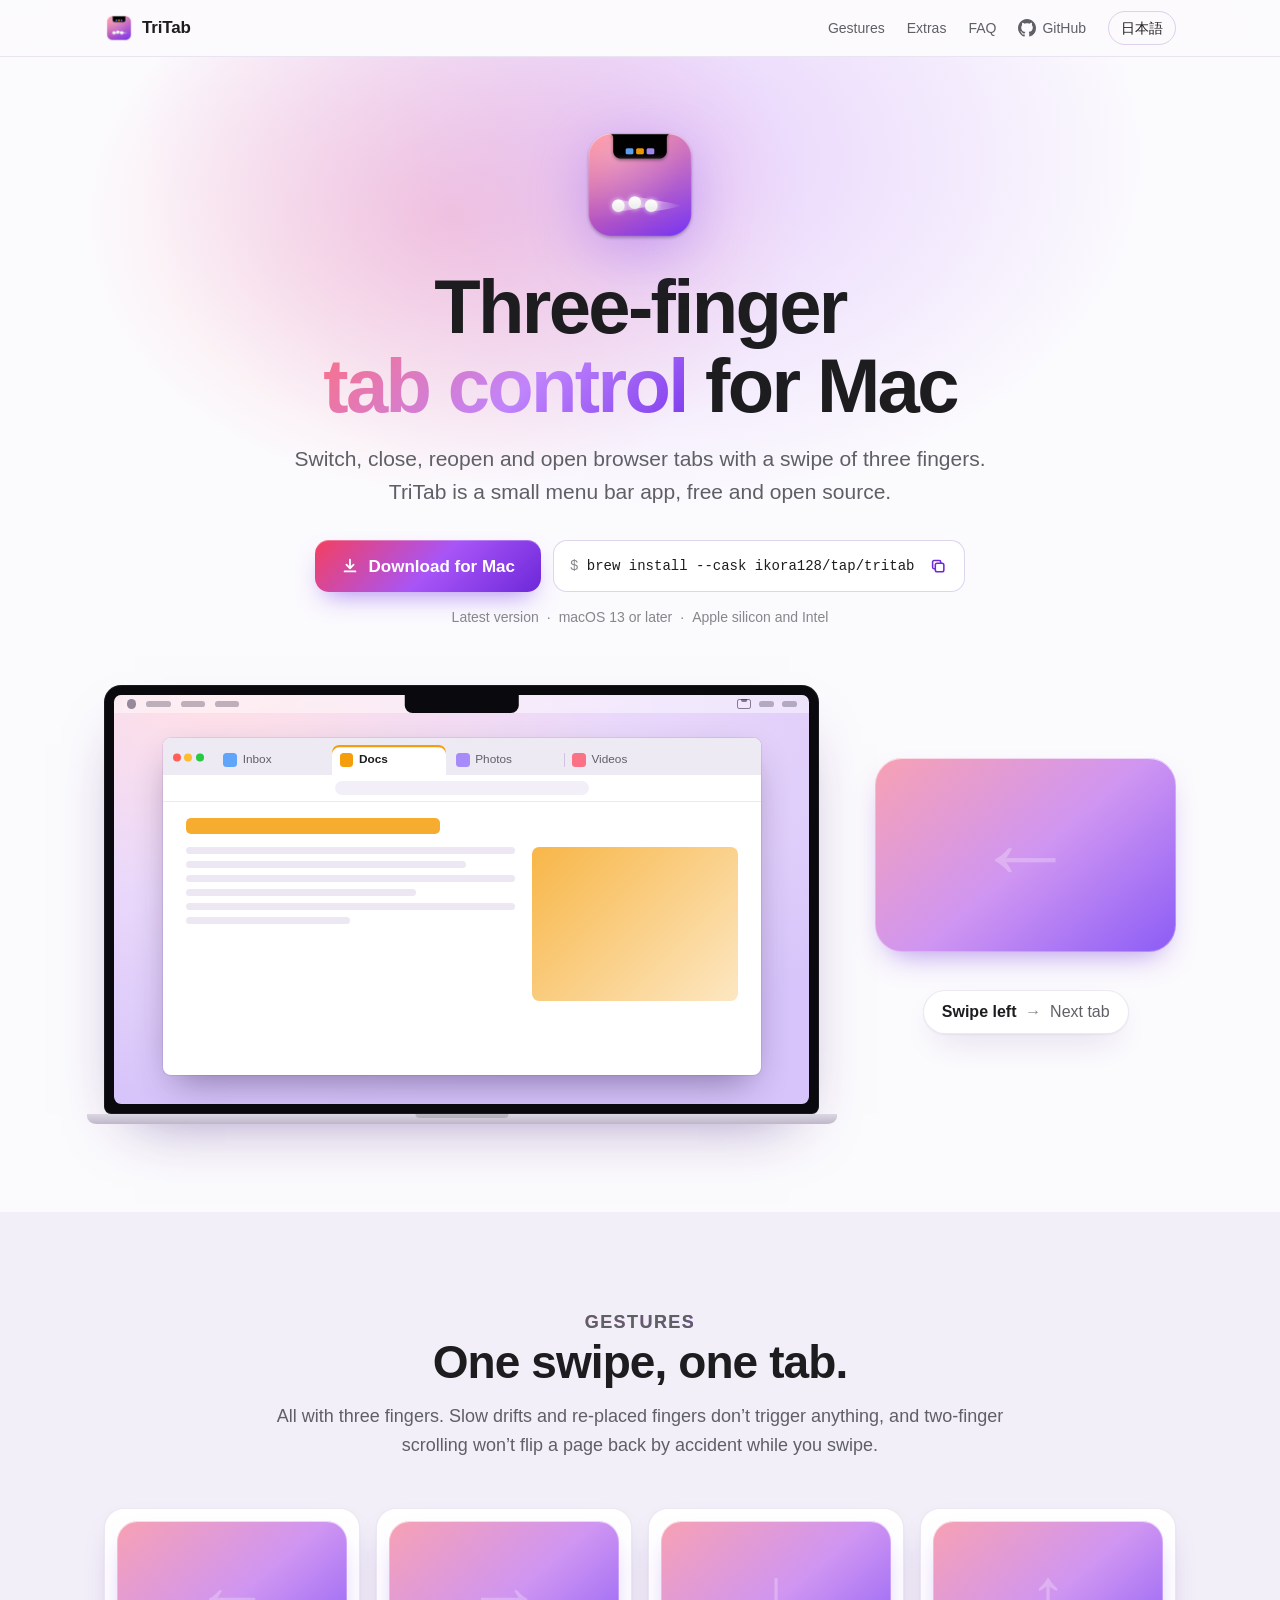
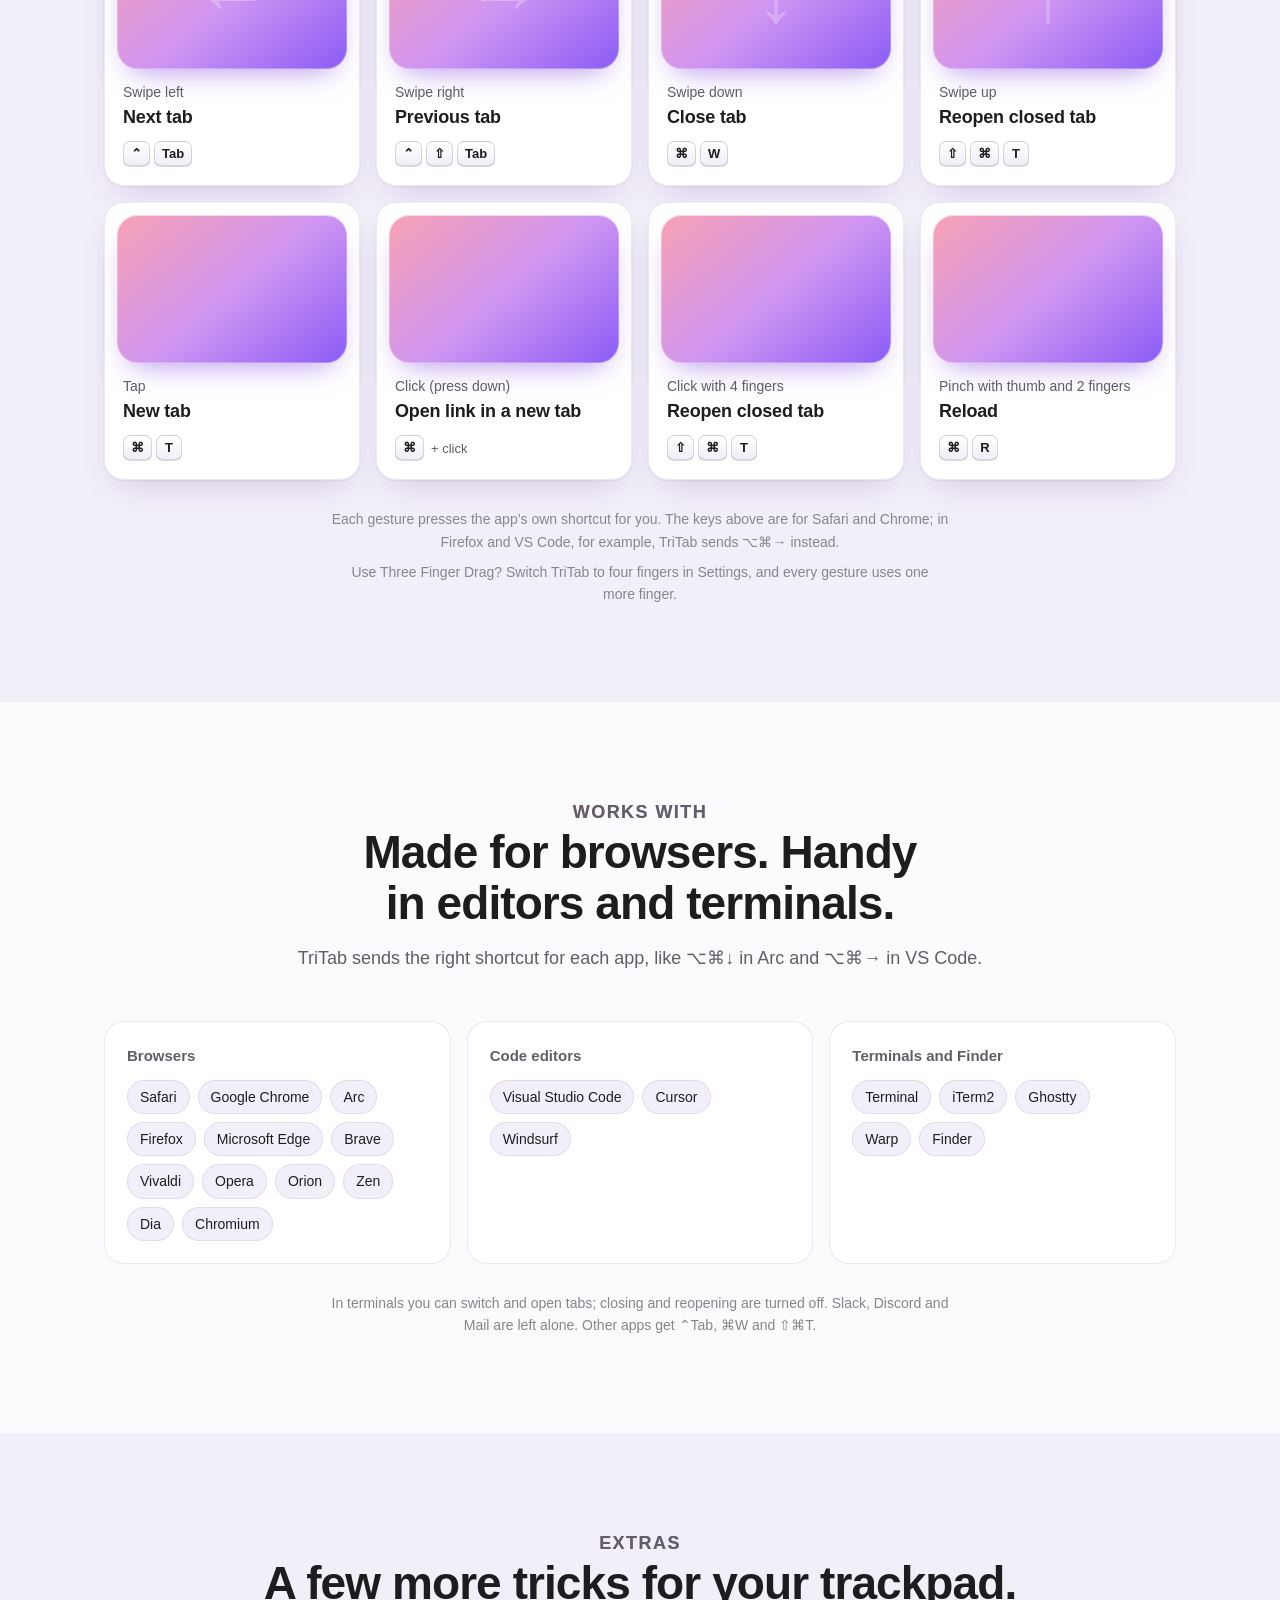
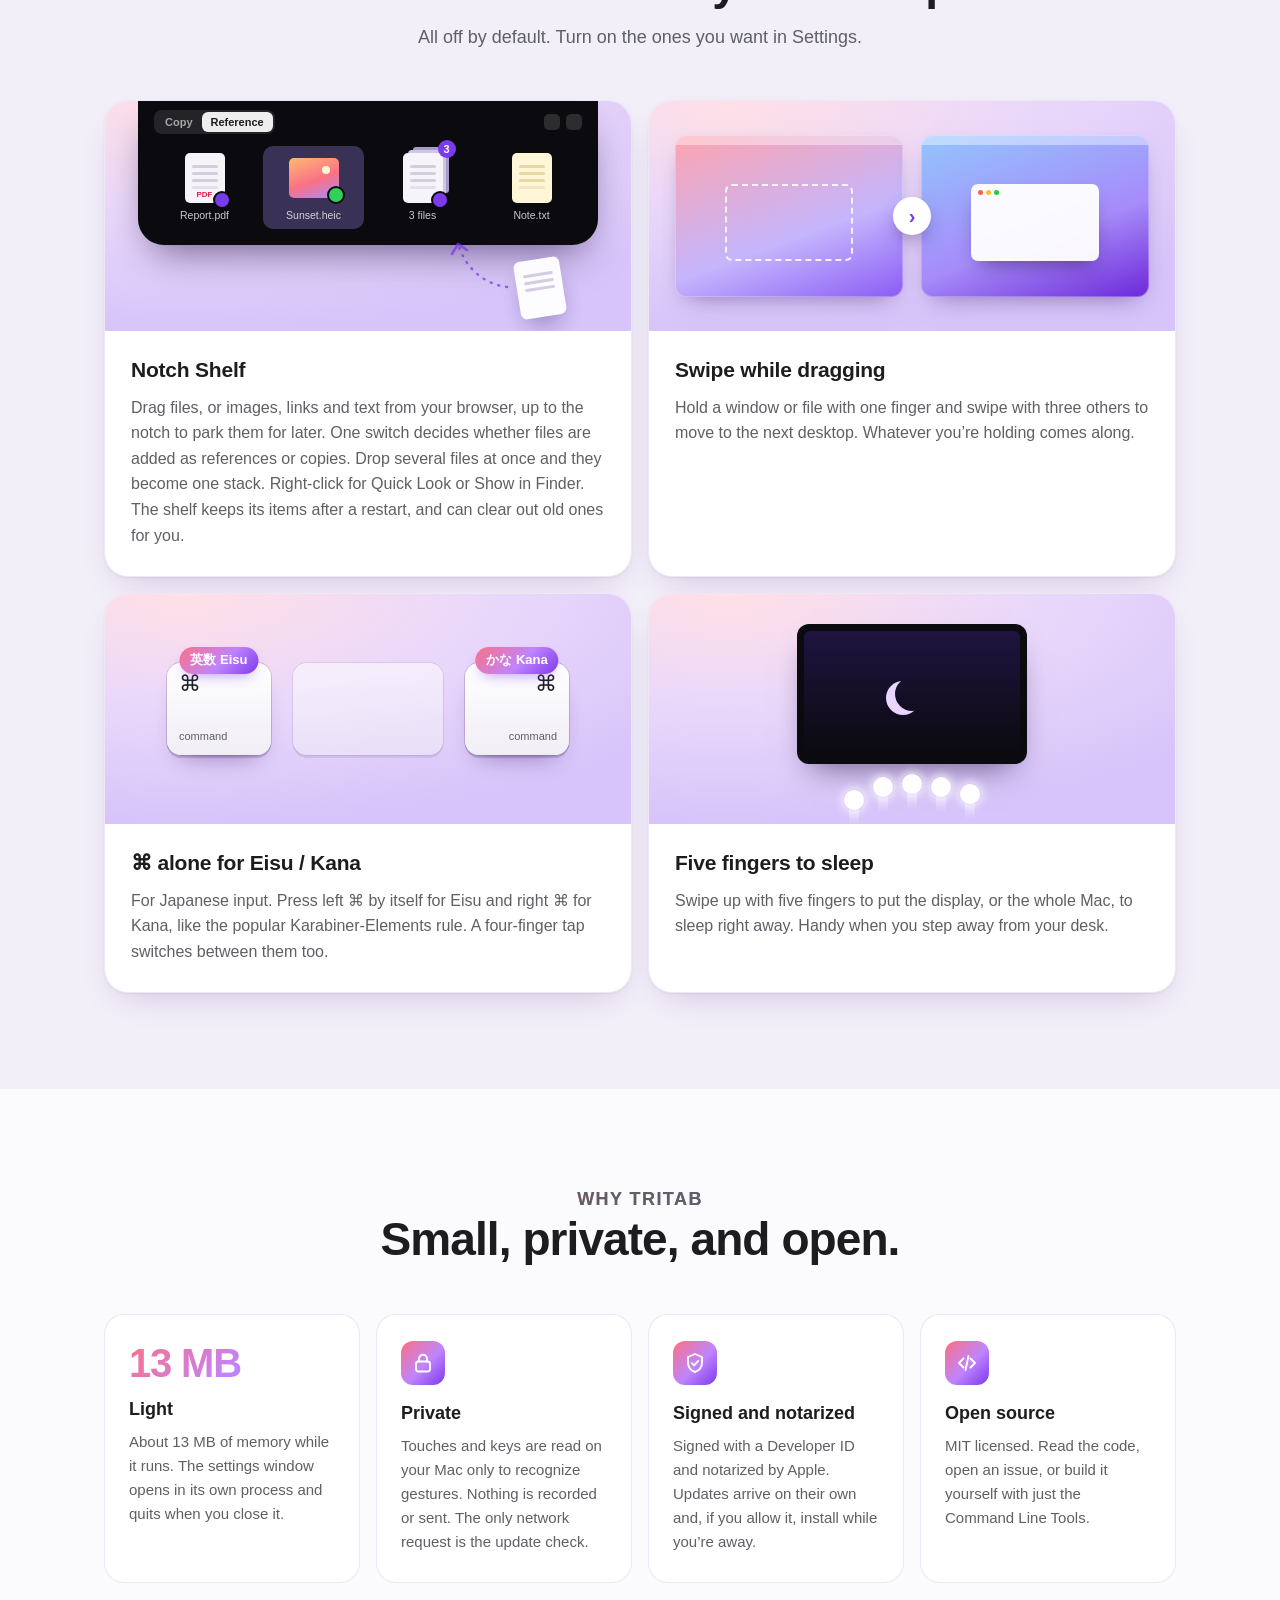
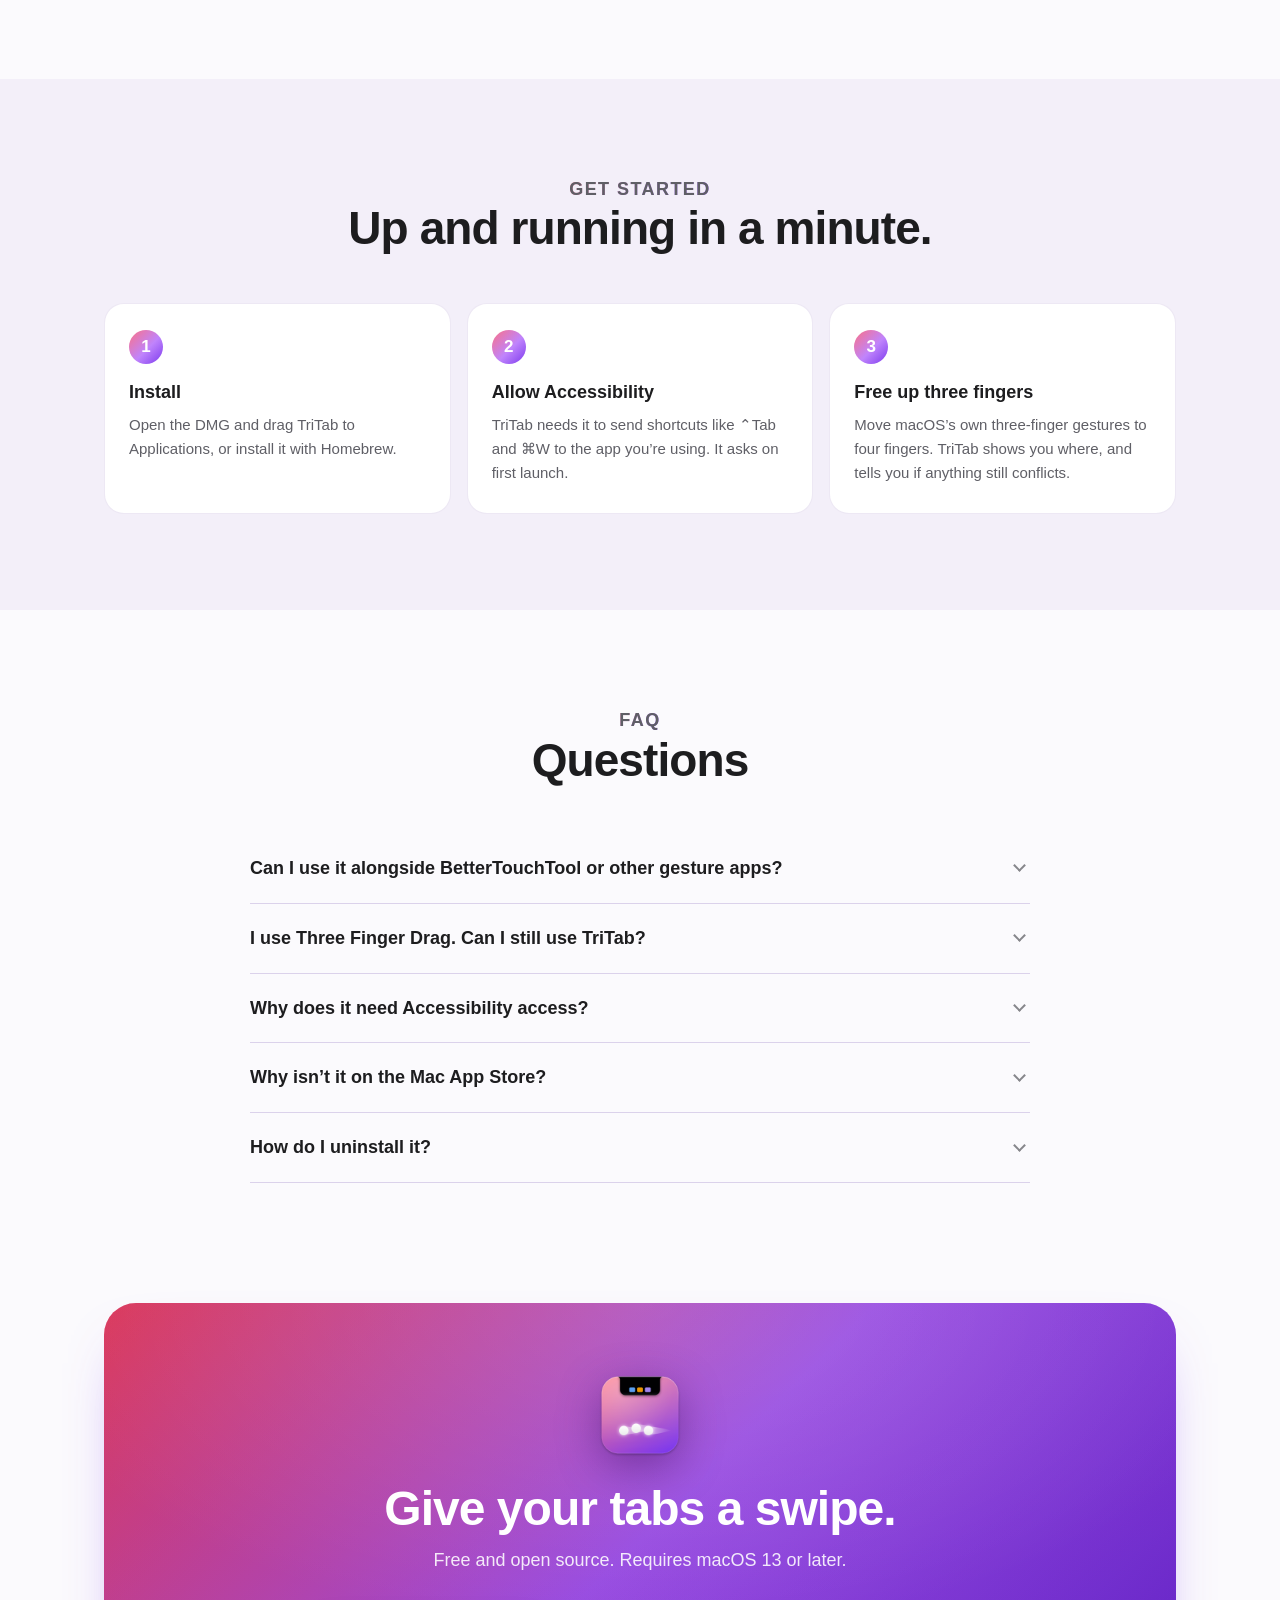
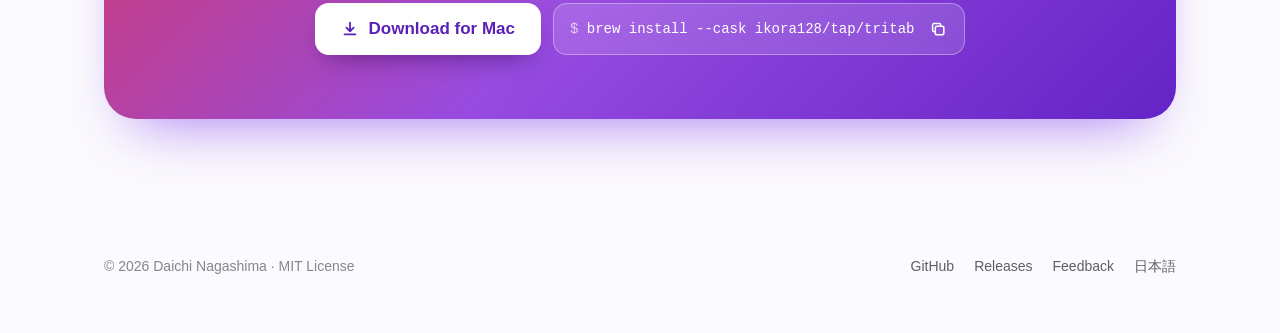
==== commit 3da7bba5: "ノッチのトレイでブラウザの画像・リンク・テキストも受け取れるようにし、置く・持ち出すときの遅れを直す 「棚」と呼んでいた機能を「ノッチのトレイ」と呼ぶことにし、受け取れるものと操作を増やした。 あわせ" ====
--- a/site/index.html
+++ b/site/index.html
@@ -200,7 +200,7 @@
         </div>
         <div class="body">
           <h3>Notch Shelf</h3>
-          <p>Drag a file up to the notch to park it for later. One switch decides whether it’s added as a reference or a copy. Drop several files at once and they become one stack. Right-click for Quick Look or Show in Finder. The shelf keeps its items after a restart.</p>
+          <p>Drag files, or images, links and text from your browser, up to the notch to park them for later. One switch decides whether files are added as references or copies. Drop several files at once and they become one stack. Right-click for Quick Look or Show in Finder. The shelf keeps its items after a restart, and can clear out old ones for you.</p>
         </div>
       </article>
       <article class="x">
@@ -235,8 +235,8 @@
           <div class="five"><i></i><i></i><i></i><i></i><i></i></div>
         </div>
         <div class="body">
-          <h3>Five fingers to sleep the display</h3>
-          <p>Swipe up with five fingers and the display goes to sleep right away. Handy when you step away from your desk.</p>
+          <h3>Five fingers to sleep</h3>
+          <p>Swipe up with five fingers to put the display, or the whole Mac, to sleep right away. Handy when you step away from your desk.</p>
         </div>
       </article>
     </div>
--- a/site/assets/style.css
+++ b/site/assets/style.css
@@ -698,7 +698,7 @@
   .extras { grid-template-columns: 1fr; }
 }
 
-/* ノッチの棚 */
+/* ノッチのトレイ */
 .shelf {
   position: absolute; top: 0; left: 50%; width: 88%; max-width: 460px; transform: translateX(-50%);
   padding: 9px 16px 16px; border-radius: 0 0 26px 26px;
